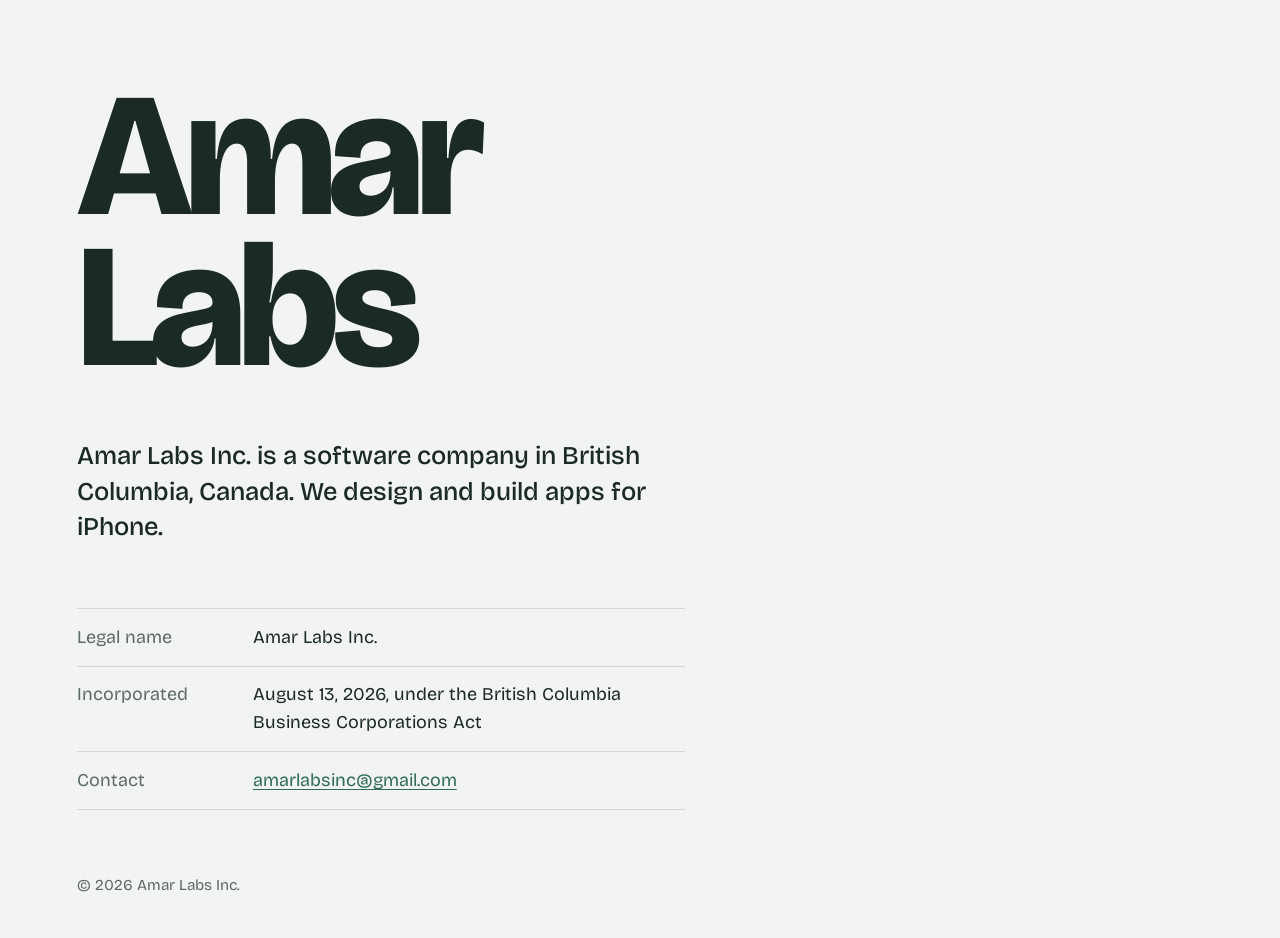
==== index.html @ d2dad5a6 "Amar Labs Inc. company site One page naming the company, its BC incorporation, and a contact email. " ====
<!doctype html>
<html lang="en">
<head>
<meta charset="utf-8">
<meta name="viewport" content="width=device-width, initial-scale=1">
<title>Amar Labs Inc.</title>
<meta name="description" content="Amar Labs Inc. is a software company in British Columbia, Canada that designs and builds apps for iPhone.">
<link rel="icon" href="data:image/svg+xml,%3Csvg xmlns='http://www.w3.org/2000/svg' viewBox='0 0 64 64'%3E%3Crect width='64' height='64' rx='14' fill='%231B2A24'/%3E%3Ctext x='32' y='45' font-family='Arial,Helvetica,sans-serif' font-size='38' font-weight='800' fill='%23F2F4F1' text-anchor='middle'%3EA%3C/text%3E%3C/svg%3E">
<link rel="preconnect" href="https://fonts.googleapis.com">
<link rel="preconnect" href="https://fonts.gstatic.com" crossorigin>
<link href="https://fonts.googleapis.com/css2?family=Bricolage+Grotesque:opsz,wght@12..96,400;12..96,500;12..96,800&display=swap" rel="stylesheet">
<script type="application/ld+json">
{"@context":"https://schema.org","@type":"Organization","name":"Amar Labs Inc.","legalName":"Amar Labs Inc.","url":"https://amarlabsinc.github.io/","foundingDate":"2026-08-13","address":{"@type":"PostalAddress","addressRegion":"BC","addressCountry":"CA"},"email":"amarlabsinc@gmail.com"}
</script>
<style>
  :root {
    --ground: #F2F4F1;
    --ink: #1B2A24;
    --muted: #5E6B64;
    --rule: #D3DAD5;
    --accent: #2F6B55;
    --measure: 38rem;
  }
  @media (prefers-color-scheme: dark) {
    :root {
      --ground: #111916;
      --ink: #E6ECE8;
      --muted: #9AA8A1;
      --rule: #2A3530;
      --accent: #86C9AB;
    }
  }
  *, *::before, *::after { box-sizing: border-box; }
  html { -webkit-text-size-adjust: 100%; }
  body {
    margin: 0;
    background: var(--ground);
    color: var(--ink);
    font-family: "Bricolage Grotesque", ui-sans-serif, system-ui, -apple-system, "Segoe UI", Roboto, Helvetica, Arial, sans-serif;
    font-optical-sizing: auto;
    font-size: 1.125rem;
    line-height: 1.55;
    padding-inline: clamp(1.25rem, 6vw, 5rem);
    padding-block: clamp(2.5rem, 9vh, 6rem) 2.5rem;
    min-height: 100vh;
    display: flex;
    flex-direction: column;
  }
  main { flex: 1; }
  .wordmark {
    margin: 0;
    font-weight: 800;
    font-size: clamp(3.75rem, 17vw, 11rem);
    line-height: 0.86;
    letter-spacing: -0.045em;
    font-variation-settings: "opsz" 96;
  }
  .wordmark span { display: block; }
  .statement {
    max-width: var(--measure);
    margin: clamp(2rem, 6vh, 3.5rem) 0 0;
    font-size: clamp(1.25rem, 2.6vw, 1.6rem);
    line-height: 1.4;
    font-weight: 500;
  }
  .facts {
    max-width: var(--measure);
    margin: clamp(2.5rem, 7vh, 4rem) 0 0;
    padding: 0;
    border-top: 1px solid var(--rule);
  }
  .facts div {
    display: grid;
    grid-template-columns: 9.5rem 1fr;
    gap: 0.25rem 1.5rem;
    padding-block: 0.9rem;
    border-bottom: 1px solid var(--rule);
  }
  .facts dt { color: var(--muted); }
  .facts dd { margin: 0; }
  a {
    color: var(--accent);
    text-decoration-thickness: 1px;
    text-underline-offset: 0.18em;
  }
  a:hover { text-decoration-thickness: 2px; }
  a:focus-visible {
    outline: 2px solid var(--accent);
    outline-offset: 3px;
    border-radius: 2px;
  }
  footer {
    margin-top: 4rem;
    color: var(--muted);
    font-size: 0.95rem;
  }
  @media (max-width: 30rem) {
    .facts div { grid-template-columns: 1fr; }
  }
</style>
</head>
<body>
<main>
  <h1 class="wordmark"><span>Amar</span><span>Labs</span></h1>

  <p class="statement">Amar Labs Inc. is a software company in British Columbia, Canada. We design and build apps for iPhone.</p>

  <dl class="facts">
    <div><dt>Legal name</dt><dd>Amar Labs Inc.</dd></div>
    <div><dt>Incorporated</dt><dd>August 13, 2026, under the British Columbia Business Corporations Act</dd></div>
    <div><dt>Contact</dt><dd><a href="mailto:amarlabsinc@gmail.com">amarlabsinc@gmail.com</a></dd></div>
  </dl>
</main>
<footer>© 2026 Amar Labs Inc.</footer>
</body>
</html>
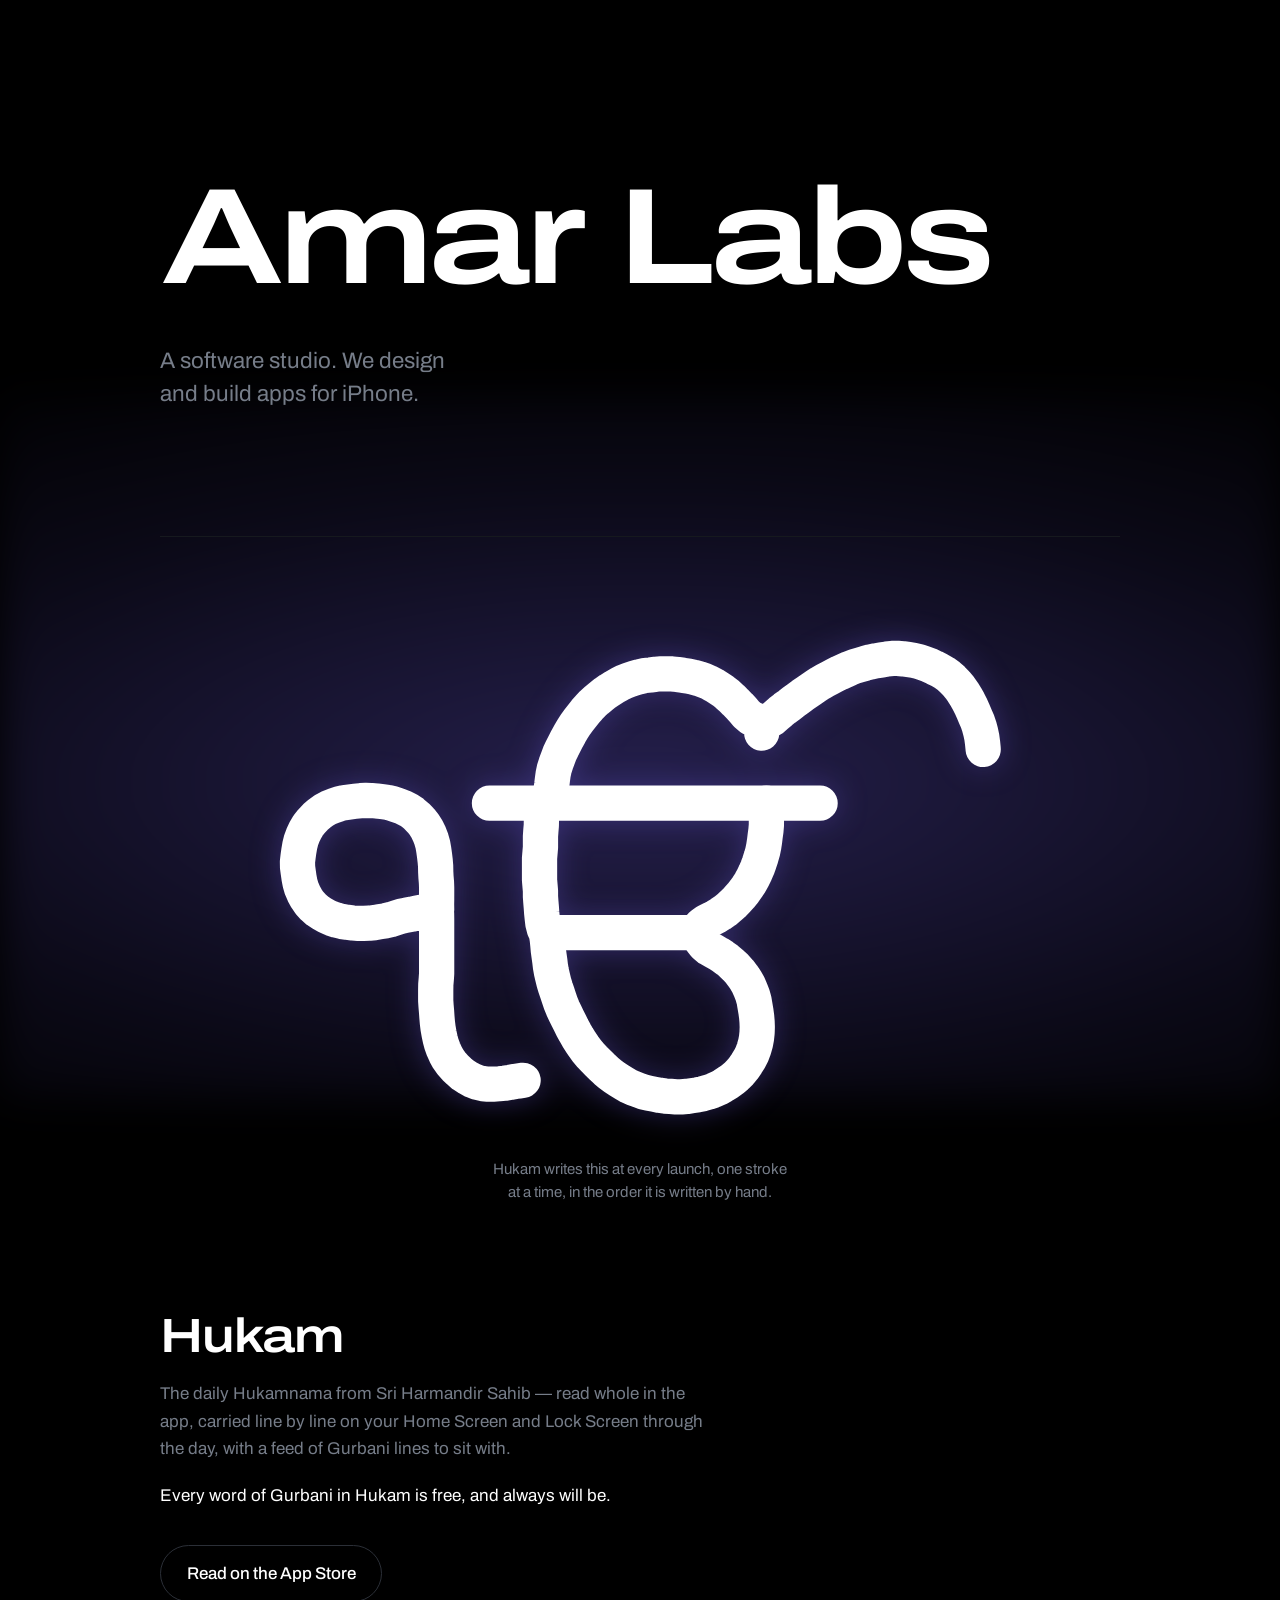
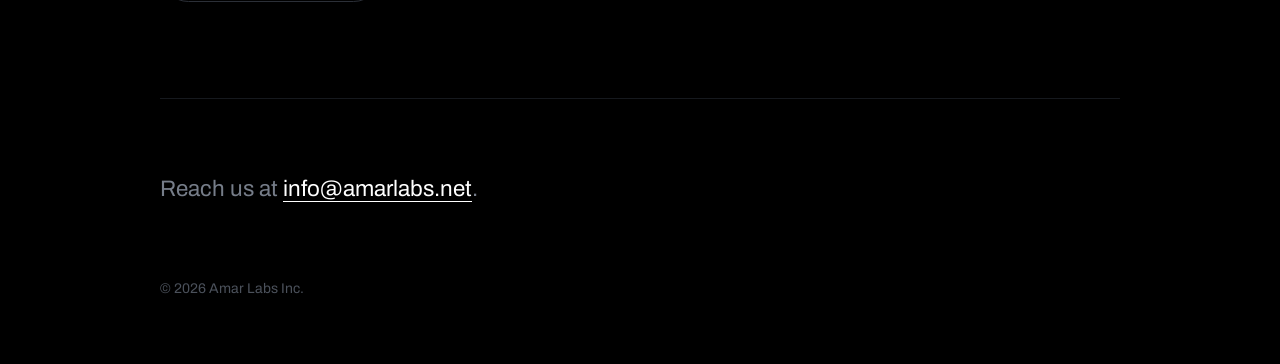
==== commit df0678be: "Write the ੴ on the company site, in his stroke order The page was a stark type-only card with the le" ====
--- a/index.html
+++ b/index.html
@@ -3,114 +3,240 @@
 <head>
 <meta charset="utf-8">
 <meta name="viewport" content="width=device-width, initial-scale=1">
-<title>Amar Labs Inc.</title>
-<meta name="description" content="Amar Labs Inc. is a software company in British Columbia, Canada that designs and builds apps for iPhone.">
-<link rel="icon" href="data:image/svg+xml,%3Csvg xmlns='http://www.w3.org/2000/svg' viewBox='0 0 64 64'%3E%3Crect width='64' height='64' rx='14' fill='%231B2A24'/%3E%3Ctext x='32' y='45' font-family='Arial,Helvetica,sans-serif' font-size='38' font-weight='800' fill='%23F2F4F1' text-anchor='middle'%3EA%3C/text%3E%3C/svg%3E">
+<title>Amar Labs</title>
+<meta name="description" content="Amar Labs Inc. is a software studio. We design and build apps for iPhone.">
+<meta name="theme-color" content="#000000">
+<meta property="og:title" content="Amar Labs">
+<meta property="og:description" content="A software studio. We design and build apps for iPhone.">
+<meta property="og:url" content="https://amarlabs.net/">
+<meta property="og:type" content="website">
+<link rel="canonical" href="https://amarlabs.net/">
+<link rel="icon" href="data:image/svg+xml,%3Csvg xmlns='http://www.w3.org/2000/svg' viewBox='0 0 64 64'%3E%3Crect width='64' height='64' fill='%23000'/%3E%3Ctext x='32' y='46' font-family='Helvetica,Arial,sans-serif' font-size='42' font-weight='700' fill='%23fff' text-anchor='middle'%3EA%3C/text%3E%3C/svg%3E">
 <link rel="preconnect" href="https://fonts.googleapis.com">
 <link rel="preconnect" href="https://fonts.gstatic.com" crossorigin>
-<link href="https://fonts.googleapis.com/css2?family=Bricolage+Grotesque:opsz,wght@12..96,400;12..96,500;12..96,800&display=swap" rel="stylesheet">
+<link href="https://fonts.googleapis.com/css2?family=Archivo:wdth,wght@62..125,100..900&display=swap" rel="stylesheet">
 <script type="application/ld+json">
-{"@context":"https://schema.org","@type":"Organization","name":"Amar Labs Inc.","legalName":"Amar Labs Inc.","url":"https://amarlabsinc.github.io/","foundingDate":"2026-08-13","address":{"@type":"PostalAddress","addressRegion":"BC","addressCountry":"CA"},"email":"amarlabsinc@gmail.com"}
+{"@context":"https://schema.org","@type":"Organization","name":"Amar Labs","legalName":"Amar Labs Inc.","url":"https://amarlabs.net/","email":"info@amarlabs.net","description":"A software studio. We design and build apps for iPhone."}
 </script>
 <style>
   :root {
-    --ground: #F2F4F1;
-    --ink: #1B2A24;
-    --muted: #5E6B64;
-    --rule: #D3DAD5;
-    --accent: #2F6B55;
-    --measure: 38rem;
-  }
-  @media (prefers-color-scheme: dark) {
-    :root {
-      --ground: #111916;
-      --ink: #E6ECE8;
-      --muted: #9AA8A1;
-      --rule: #2A3530;
-      --accent: #86C9AB;
-    }
+    --void: #000;
+    --ink: #fff;
+    --dim: #767D89;
+    --rule: #16191E;
+    --glow: #6C5CE0;
+    --measure: 34rem;
   }
   *, *::before, *::after { box-sizing: border-box; }
-  html { -webkit-text-size-adjust: 100%; }
+  html { -webkit-text-size-adjust: 100%; overflow-x: clip; }
   body {
     margin: 0;
-    background: var(--ground);
+    background: var(--void);
     color: var(--ink);
-    font-family: "Bricolage Grotesque", ui-sans-serif, system-ui, -apple-system, "Segoe UI", Roboto, Helvetica, Arial, sans-serif;
-    font-optical-sizing: auto;
-    font-size: 1.125rem;
-    line-height: 1.55;
-    padding-inline: clamp(1.25rem, 6vw, 5rem);
-    padding-block: clamp(2.5rem, 9vh, 6rem) 2.5rem;
-    min-height: 100vh;
-    display: flex;
-    flex-direction: column;
-  }
-  main { flex: 1; }
+    font-family: "Archivo", ui-sans-serif, system-ui, -apple-system, "Segoe UI", Roboto, Helvetica, Arial, sans-serif;
+    font-variation-settings: "wdth" 100, "wght" 400;
+    font-size: 1.0625rem;
+    line-height: 1.6;
+    overflow-x: clip;
+  }
+
+  /* Amrit vela: the hour before dawn, held low on the page. */
+  .field {
+    position: fixed;
+    left: 0;
+    right: 0;
+    bottom: -22vh;
+    height: 78vh;
+    background: radial-gradient(ellipse 150% 100% at 50% 55%, rgba(108,92,224,.34), rgba(108,92,224,.10) 42%, transparent 68%);
+    filter: blur(20px);
+    pointer-events: none;
+    z-index: 0;
+    animation: tide 64s ease-in-out infinite;
+  }
+  @keyframes tide {
+    0%, 100% { transform: scale(1); opacity: .85; }
+    50%      { transform: scale(1.12); opacity: 1; }
+  }
+
+  .wrap {
+    position: relative;
+    z-index: 1;
+    max-width: 68rem;
+    margin-inline: auto;
+    padding-inline: clamp(1.25rem, 5vw, 4.5rem);
+  }
+
+  /* ---- hero ---- */
+  .hero { padding-block: clamp(5rem, 22vh, 11rem) clamp(4rem, 14vh, 8rem); }
   .wordmark {
     margin: 0;
-    font-weight: 800;
-    font-size: clamp(3.75rem, 17vw, 11rem);
-    line-height: 0.86;
-    letter-spacing: -0.045em;
-    font-variation-settings: "opsz" 96;
-  }
-  .wordmark span { display: block; }
-  .statement {
+    font-size: clamp(3rem, 11.5vw, 8.5rem);
+    font-variation-settings: "wdth" 125, "wght" 650;
+    letter-spacing: -0.035em;
+    line-height: 0.92;
+    color: transparent;
+    background: linear-gradient(100deg, #fff 0 32%, #cfc7ff 42%, #fff 52% 100%) 0 0 / 300% 100% no-repeat;
+    -webkit-background-clip: text;
+    background-clip: text;
+    animation: sweep 1.9s cubic-bezier(.32,.72,.3,1) .25s 1 both;
+  }
+  @keyframes sweep {
+    from { background-position: 100% 0; }
+    to   { background-position: 0 0; }
+  }
+  .lede {
     max-width: var(--measure);
-    margin: clamp(2rem, 6vh, 3.5rem) 0 0;
-    font-size: clamp(1.25rem, 2.6vw, 1.6rem);
-    line-height: 1.4;
-    font-weight: 500;
-  }
-  .facts {
-    max-width: var(--measure);
-    margin: clamp(2.5rem, 7vh, 4rem) 0 0;
-    padding: 0;
-    border-top: 1px solid var(--rule);
-  }
-  .facts div {
-    display: grid;
-    grid-template-columns: 9.5rem 1fr;
-    gap: 0.25rem 1.5rem;
-    padding-block: 0.9rem;
-    border-bottom: 1px solid var(--rule);
-  }
-  .facts dt { color: var(--muted); }
-  .facts dd { margin: 0; }
-  a {
-    color: var(--accent);
-    text-decoration-thickness: 1px;
-    text-underline-offset: 0.18em;
-  }
-  a:hover { text-decoration-thickness: 2px; }
-  a:focus-visible {
-    outline: 2px solid var(--accent);
-    outline-offset: 3px;
-    border-radius: 2px;
-  }
-  footer {
-    margin-top: 4rem;
-    color: var(--muted);
-    font-size: 0.95rem;
-  }
-  @media (max-width: 30rem) {
-    .facts div { grid-template-columns: 1fr; }
+    margin: clamp(1.75rem, 5vh, 2.75rem) 0 0;
+    font-size: clamp(1.125rem, 2.1vw, 1.4rem);
+    line-height: 1.45;
+    color: var(--dim);
+    text-wrap: balance;
+  }
+
+  /* ---- the written mark ---- */
+  .work { border-top: 1px solid var(--rule); padding-block: clamp(3.5rem, 11vh, 6rem); }
+  .mark { margin: 0; }
+  .onkar {
+    display: block;
+    width: 100%;
+    max-width: 46rem;
+    margin-inline: auto;
+    height: auto;
+    overflow: visible;
+  }
+  .ink {
+    fill: none;
+    stroke: var(--ink);
+    stroke-width: 37.8;
+    stroke-linecap: round;
+    stroke-linejoin: round;
+    filter: drop-shadow(0 0 16px rgba(108,92,224,.32));
+  }
+  /* Unwritten by default; pathLength="1" makes the dash maths exact for every stroke. */
+  .ink path { stroke-dasharray: 1; stroke-dashoffset: 1; }
+
+  /* Written in Gurshan's stroke order; each duration is proportional to that stroke's true length. */
+  @keyframes draw { to { stroke-dashoffset: 0; } }
+  @keyframes charge {
+    from { filter: drop-shadow(0 0 28px rgba(108,92,224,.60)); }
+    to   { filter: drop-shadow(0 0 16px rgba(108,92,224,.32)); }
+  }
+  .is-writing .ink { animation: charge 3.95s ease-out both; }
+  .is-writing .s1 { animation: draw 0.90s linear 0s     both; }
+  .is-writing .s2 { animation: draw 0.45s linear 1.02s  both; }
+  .is-writing .s3 { animation: draw 0.41s linear 1.59s  both; }
+  .is-writing .s4 { animation: draw 1.64s linear 2.12s  both; }
+  .is-written .ink path { stroke-dashoffset: 0; }
+
+  .caption {
+    max-width: 30rem;
+    margin: clamp(1.5rem, 4vh, 2.25rem) auto 0;
+    text-align: center;
+    font-size: 0.9375rem;
+    line-height: 1.55;
+    color: var(--dim);
+    text-wrap: balance;
+  }
+
+  /* ---- hukam ---- */
+  .about { margin-top: clamp(4rem, 12vh, 7rem); }
+  .about h2 {
+    margin: 0;
+    font-size: clamp(1.9rem, 4.6vw, 3rem);
+    font-variation-settings: "wdth" 118, "wght" 600;
+    letter-spacing: -0.025em;
+    line-height: 1;
+  }
+  .about p { max-width: var(--measure); margin: 1.25rem 0 0; color: var(--dim); }
+  .about p.free { color: var(--ink); }
+  .store {
+    display: inline-block;
+    margin-top: 2.25rem;
+    padding: 0.85rem 1.6rem;
+    border: 1px solid #2B2F37;
+    border-radius: 999px;
+    color: var(--ink);
+    text-decoration: none;
+    font-variation-settings: "wdth" 100, "wght" 500;
+    transition: border-color .25s, background-color .25s, color .25s;
+  }
+  .store:hover { border-color: #fff; background: #fff; color: #000; }
+
+  /* ---- foot ---- */
+  .contact { border-top: 1px solid var(--rule); padding-block: clamp(3rem, 9vh, 4.5rem); }
+  .contact p { margin: 0; font-size: clamp(1.125rem, 2.1vw, 1.4rem); color: var(--dim); }
+  a { color: var(--ink); text-decoration-thickness: 1px; text-underline-offset: 0.22em; }
+  a:hover { text-decoration-color: var(--glow); }
+  a:focus-visible { outline: 2px solid var(--glow); outline-offset: 4px; border-radius: 3px; }
+  footer { padding-block: 0 clamp(2.5rem, 7vh, 4rem); color: #4B515B; font-size: 0.875rem; }
+
+  @media (prefers-reduced-motion: reduce) {
+    .field { animation: none; }
+    .wordmark { animation: none; background-position: 0 0; }
+    .ink path { stroke-dashoffset: 0; }
+    .is-writing .ink,
+    .is-writing .s1, .is-writing .s2, .is-writing .s3, .is-writing .s4 { animation: none; }
+    * { transition: none !important; }
   }
 </style>
 </head>
 <body>
-<main>
-  <h1 class="wordmark"><span>Amar</span><span>Labs</span></h1>
-
-  <p class="statement">Amar Labs Inc. is a software company in British Columbia, Canada. We design and build apps for iPhone.</p>
-
-  <dl class="facts">
-    <div><dt>Legal name</dt><dd>Amar Labs Inc.</dd></div>
-    <div><dt>Incorporated</dt><dd>August 13, 2026, under the British Columbia Business Corporations Act</dd></div>
-    <div><dt>Contact</dt><dd><a href="mailto:amarlabsinc@gmail.com">amarlabsinc@gmail.com</a></dd></div>
-  </dl>
-</main>
-<footer>© 2026 Amar Labs Inc.</footer>
+<div class="field" aria-hidden="true"></div>
+
+<div class="wrap">
+  <header class="hero">
+    <h1 class="wordmark">Amar Labs</h1>
+    <p class="lede">A software studio. We design and build apps for iPhone.</p>
+  </header>
+
+  <main>
+    <section class="work">
+      <figure class="mark">
+        <svg class="onkar" viewBox="117 239 789 524" xmlns="http://www.w3.org/2000/svg" role="img" aria-label="The Ik Onkar, drawn one stroke at a time.">
+          <g class="ink">
+            <path class="s1" pathLength="1" d="M293.5,535.6 L293.4,529.8 L293.5,524.0 L293.5,518.1 L293.5,512.3 L293.3,506.4 L292.8,500.6 L292.5,494.7 L292.4,488.9 L291.9,483.0 L291.2,477.2 L290.4,471.4 L289.4,465.7 L287.8,460.0 L285.7,454.6 L283.2,449.3 L280.0,444.3 L276.4,439.8 L272.3,435.6 L267.8,431.8 L262.9,428.6 L257.6,426.0 L252.2,423.9 L246.6,422.0 L240.9,420.6 L235.2,419.8 L229.3,419.1 L223.5,418.6 L217.7,418.5 L211.8,418.8 L206.0,419.4 L200.2,420.1 L194.4,420.9 L188.7,422.3 L183.2,424.2 L177.7,426.3 L172.6,429.2 L167.8,432.6 L163.4,436.4 L159.4,440.7 L155.8,445.3 L152.8,450.3 L150.3,455.6 L148.2,461.1 L146.8,466.8 L145.8,472.6 L145.0,478.3 L144.3,484.2 L144.4,490.0 L145.2,495.8 L146.0,501.6 L147.1,507.3 L148.8,513.0 L151.1,518.3 L153.9,523.5 L157.2,528.3 L161.1,532.6 L165.5,536.5 L170.3,539.8 L175.5,542.6 L180.8,545.0 L186.4,546.9 L192.0,548.3 L197.8,549.2 L203.6,549.9 L209.5,550.3 L215.3,550.3 L221.2,550.1 L227.0,549.5 L232.8,548.5 L238.6,547.5 L244.3,546.2 L249.9,544.5 L255.4,542.7 L261.2,541.4 L266.9,540.4 L272.7,539.2 L278.4,538.0 L284.1,536.6 L289.8,535.6 L293.4,539.6 L293.5,545.4 L293.5,551.3 L293.5,557.1 L293.5,563.0 L293.5,568.9 L293.5,574.7 L293.5,580.6 L293.5,586.4 L293.5,592.3 L293.5,598.2 L293.5,604.0 L293.1,609.9 L292.6,615.7 L292.5,621.5 L292.5,627.4 L292.5,633.3 L292.9,639.1 L293.4,644.9 L293.8,650.8 L294.3,656.6 L295.0,662.4 L296.0,668.2 L297.2,673.9 L298.7,679.6 L300.7,685.1 L303.1,690.5 L305.9,695.6 L309.3,700.4 L313.1,704.7 L317.4,708.8 L321.8,712.6 L326.7,715.8 L331.9,718.6 L337.3,720.8 L343.0,722.1 L348.8,722.7 L354.7,722.5 L360.5,722.2 L366.3,721.7 L372.1,720.8 L377.9,719.7 L381.3,719.2 L386.2,718.5"/>
+            <path class="s2" pathLength="1" d="M350.1,421.4 L367.7,421.4 L373.5,421.4 L379.4,421.4 L385.3,421.4 L391.1,421.4 L397.0,421.4 L402.8,422.0 L408.5,421.3 L414.2,419.7 L419.9,420.7 L425.7,421.4 L431.5,421.4 L437.4,421.4 L443.2,421.4 L449.1,421.4 L455.0,421.4 L460.8,421.4 L466.7,421.4 L472.5,421.4 L478.4,421.4 L484.3,421.4 L490.1,421.4 L496.0,421.4 L501.8,421.4 L507.7,421.4 L513.6,421.4 L519.4,421.4 L525.3,421.4 L531.1,421.4 L537.0,421.4 L542.9,421.4 L548.7,421.4 L554.6,421.4 L560.4,421.4 L566.3,421.4 L572.2,421.4 L578.0,421.4 L583.9,421.4 L589.7,421.4 L595.6,421.4 L601.5,421.4 L607.3,421.4 L613.2,421.4 L619.0,421.4 L624.9,421.4 L630.7,421.4 L636.6,421.4 L642.5,421.4 L648.3,421.4 L654.2,421.4 L660.0,421.4 L665.9,421.4 L671.8,421.4 L677.6,421.4 L680.2,421.4 L704.6,421.4"/>
+            <path class="s3" pathLength="1" d="M647.0,421.4 L647.0,427.2 L647.0,433.1 L647.0,439.0 L647.0,444.8 L646.5,450.7 L645.7,456.5 L645.0,462.3 L644.1,468.1 L642.9,473.8 L641.3,479.4 L639.5,485.0 L637.5,490.5 L635.2,495.9 L632.7,501.2 L629.9,506.3 L626.7,511.2 L623.3,516.0 L619.6,520.6 L615.7,524.9 L611.6,529.1 L607.3,533.0 L602.7,536.8 L597.9,540.1 L592.9,543.2 L587.8,545.9 L582.5,548.4 L577.7,551.8 L573.8,556.1 L571.7,561.5 L566.1,560.1 L560.2,560.1 L554.4,560.1 L548.5,560.1 L542.6,560.1 L536.8,560.1 L530.9,560.1 L525.1,560.1 L519.2,560.1 L513.3,560.1 L507.5,560.1 L501.6,560.1 L495.8,560.1 L489.9,560.1 L484.1,560.1 L478.2,560.1 L472.3,560.1 L466.5,560.1 L460.6,560.1 L454.8,560.1 L448.9,560.1 L443.0,560.1 L437.2,560.1 L431.3,560.1 L425.5,560.1 L419.6,560.1 L413.7,560.1 L412.6,560.1"/>
+            <path class="s4" pathLength="1" d="M573.7,564.0 L577.2,568.7 L580.8,573.3 L585.2,577.1 L590.3,579.9 L595.4,582.8 L600.4,586.0 L605.1,589.4 L609.6,593.2 L613.8,597.2 L617.8,601.6 L621.4,606.2 L624.7,611.0 L627.6,616.1 L630.0,621.5 L632.1,626.9 L633.7,632.5 L634.7,638.3 L635.7,644.1 L636.5,649.9 L637.0,655.7 L637.2,661.6 L637.0,667.4 L636.4,673.2 L635.3,679.0 L633.7,684.6 L631.7,690.1 L629.1,695.3 L626.0,700.3 L622.7,705.2 L619.0,709.7 L614.9,713.9 L610.4,717.7 L605.6,721.0 L600.7,724.2 L595.6,727.0 L590.2,729.4 L584.7,731.2 L579.0,732.9 L573.3,734.1 L567.5,735.0 L561.7,735.8 L555.9,736.3 L550.0,736.3 L544.2,735.8 L538.4,735.4 L532.6,734.6 L526.8,733.5 L521.1,732.3 L515.4,731.0 L509.8,729.1 L504.4,727.0 L499.0,724.5 L494.0,721.6 L489.0,718.6 L484.1,715.3 L479.4,711.8 L474.9,708.1 L470.6,704.0 L466.5,699.9 L462.4,695.8 L458.3,691.5 L454.5,687.0 L451.1,682.3 L447.8,677.5 L444.7,672.5 L441.8,667.4 L439.0,662.2 L436.4,657.0 L433.8,651.8 L431.2,646.5 L428.7,641.2 L426.5,635.8 L424.6,630.2 L422.8,624.7 L420.9,619.1 L419.2,613.5 L417.8,607.8 L416.5,602.1 L415.5,596.4 L414.8,590.6 L414.0,584.8 L413.2,578.9 L412.7,573.1 L412.1,567.3 L411.2,561.5 L408.9,556.2 L407.4,550.5 L406.7,544.7 L406.1,538.9 L405.7,533.0 L405.2,527.2 L404.8,521.4 L404.8,515.5 L404.3,509.7 L403.8,503.8 L403.8,498.0 L403.8,492.1 L403.8,486.3 L403.8,480.4 L404.3,474.6 L404.8,468.7 L404.8,462.9 L404.8,457.0 L405.2,451.2 L405.7,445.3 L405.8,439.5 L405.8,433.6 L406.2,427.8 L407.9,422.4 L412.4,418.6 L415.1,413.5 L416.0,407.7 L416.9,401.9 L417.6,396.1 L418.4,390.3 L419.6,384.6 L421.4,379.0 L423.4,373.5 L425.5,368.0 L428.0,362.7 L430.6,357.5 L433.3,352.3 L436.1,347.2 L439.1,342.1 L442.2,337.2 L445.7,332.4 L449.3,327.8 L452.9,323.2 L456.8,318.8 L460.8,314.6 L465.2,310.6 L469.7,306.9 L474.3,303.3 L479.1,300.0 L484.1,296.9 L489.2,294.0 L494.4,291.4 L499.9,289.2 L505.5,287.5 L511.1,285.8 L516.8,284.6 L522.6,284.0 L528.4,283.2 L534.3,282.7 L540.1,282.7 L546.0,282.9 L551.8,283.5 L557.6,284.3 L563.4,285.3 L569.1,286.4 L574.8,288.0 L580.3,289.9 L585.7,292.2 L590.8,295.0 L595.8,298.0 L600.7,301.3 L605.3,305.0 L609.6,308.9 L613.8,313.0 L617.9,317.2 L621.8,321.5 L625.6,326.0 L630.0,329.8 L635.3,332.3 L640.4,335.2 L642.4,340.5 L642.0,346.3 L642.3,342.7 L641.6,337.0 L642.4,334.6 L648.1,334.0 L653.2,331.1 L657.7,327.3 L662.1,323.5 L666.7,319.8 L671.4,316.4 L676.1,312.8 L680.8,309.3 L685.5,305.8 L690.3,302.5 L695.2,299.2 L700.0,295.9 L704.9,292.7 L709.9,289.7 L715.1,287.0 L720.3,284.4 L725.6,281.7 L730.9,279.3 L736.2,276.9 L741.7,274.8 L747.3,273.2 L752.9,271.5 L758.6,270.0 L764.3,268.8 L770.1,267.9 L775.9,267.0 L781.7,266.3 L787.6,266.2 L793.4,266.7 L799.2,267.5 L805.0,268.4 L810.7,269.7 L816.2,271.6 L821.7,273.6 L827.0,276.1 L832.2,278.7 L837.3,281.6 L842.1,285.0 L846.5,288.9 L850.5,293.1 L854.3,297.6 L857.7,302.4 L860.8,307.4 L863.7,312.5 L866.3,317.7 L868.7,323.1 L871.0,328.4 L873.3,333.8 L875.2,339.4 L876.7,345.0 L877.9,350.7 L878.7,356.5 L879.3,362.4 L879.4,363.8 L879.4,363.8"/>
+          </g>
+        </svg>
+        <figcaption class="caption">Hukam writes this at every launch, one stroke at a time, in the order it is written by hand.</figcaption>
+      </figure>
+
+      <div class="about">
+        <h2>Hukam</h2>
+        <p>The daily Hukamnama from Sri Harmandir Sahib &mdash; read whole in the app, carried line by line on your Home Screen and Lock Screen through the day, with a feed of Gurbani lines to sit with.</p>
+        <p class="free">Every word of Gurbani in Hukam is free, and always will be.</p>
+        <a class="store" href="https://apps.apple.com/app/id6797734573">Read on the App Store</a>
+      </div>
+    </section>
+
+    <section class="contact">
+      <p>Reach us at <a href="mailto:info@amarlabs.net">info@amarlabs.net</a>.</p>
+    </section>
+  </main>
+
+  <footer>&copy; 2026 Amar Labs Inc.</footer>
+</div>
+
+<script>
+(function () {
+  var fig = document.querySelector('.mark');
+  var svg = document.querySelector('.onkar');
+  if (!fig || !svg) return;
+
+  // Reduced motion, or no observer: show the finished mark rather than a blank space.
+  if (window.matchMedia('(prefers-reduced-motion: reduce)').matches) { fig.classList.add('is-written'); return; }
+  if (!('IntersectionObserver' in window)) { fig.classList.add('is-writing'); return; }
+
+  var io = new IntersectionObserver(function (entries) {
+    for (var i = 0; i < entries.length; i++) {
+      if (entries[i].isIntersecting) { fig.classList.add('is-writing'); io.disconnect(); return; }
+    }
+  }, { threshold: 0.3 });
+  io.observe(svg);
+})();
+</script>
+<noscript><style>.ink path { stroke-dashoffset: 0; }</style></noscript>
 </body>
 </html>
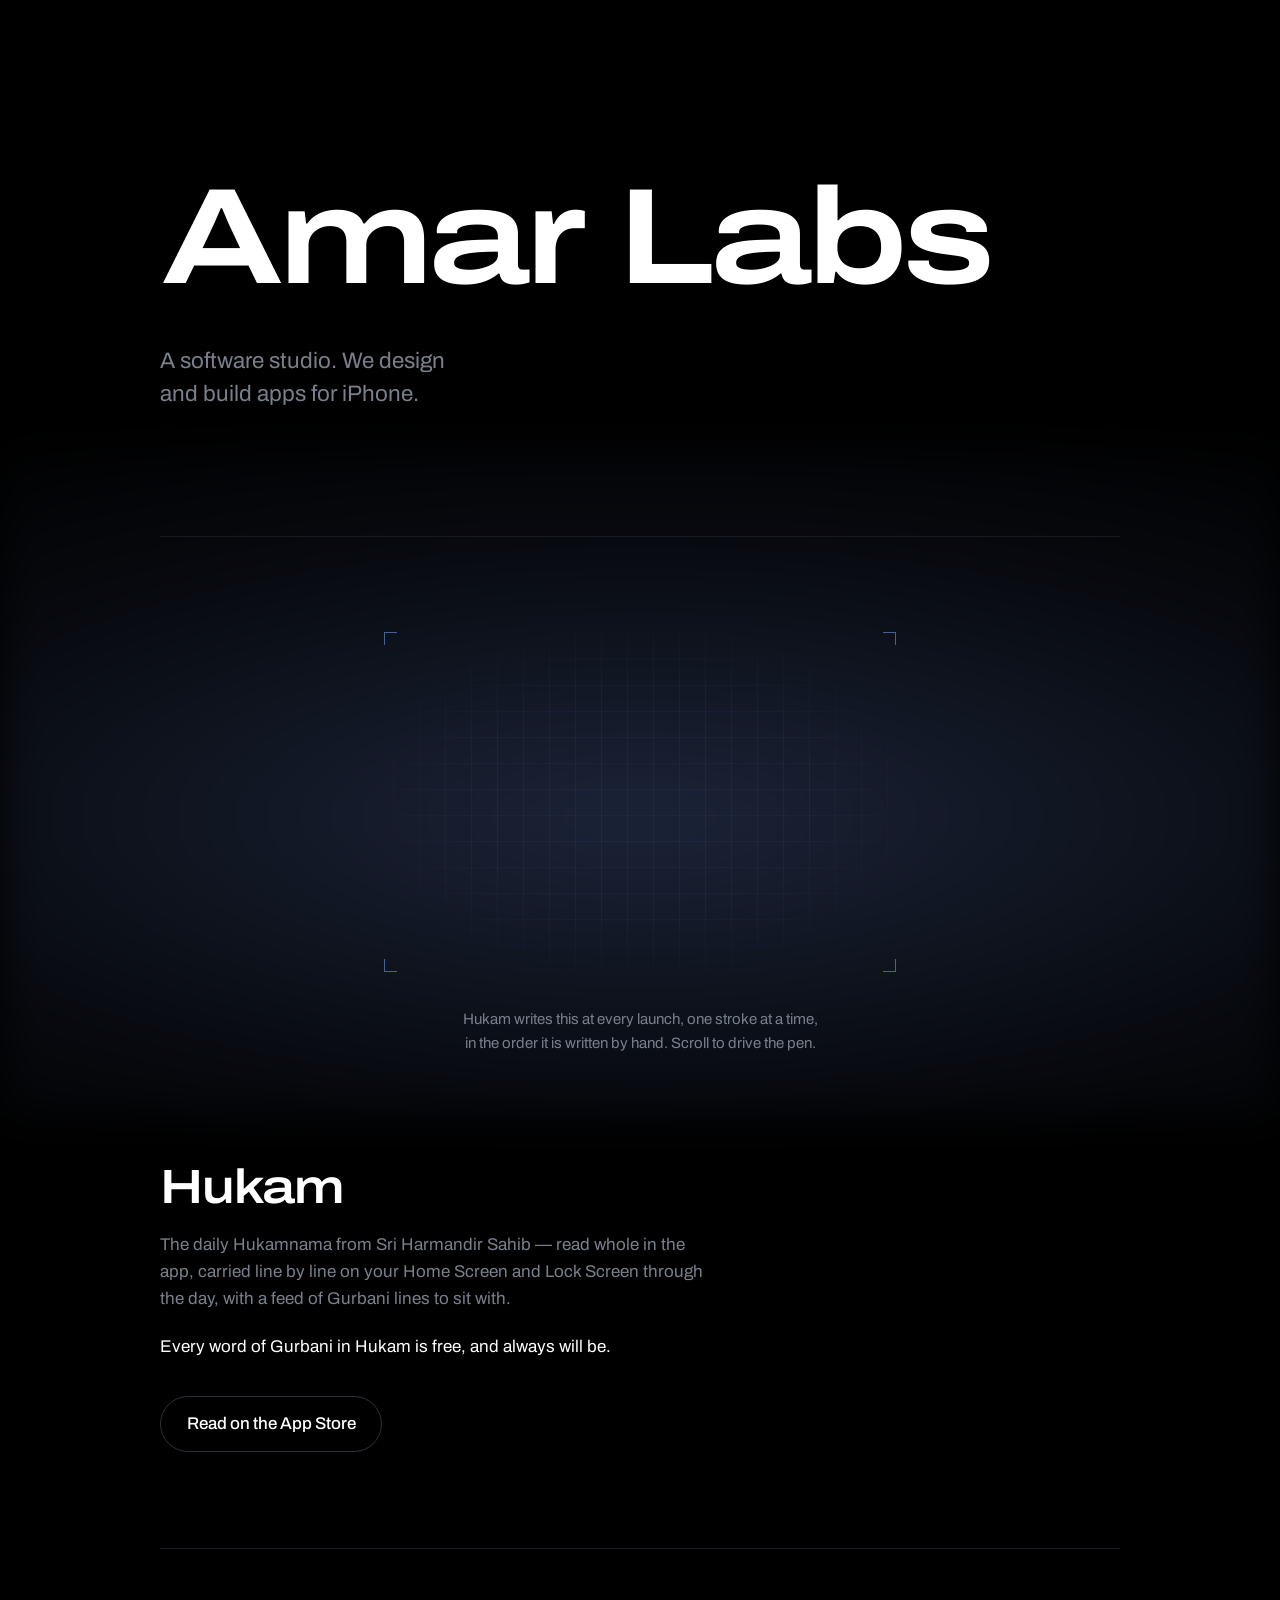
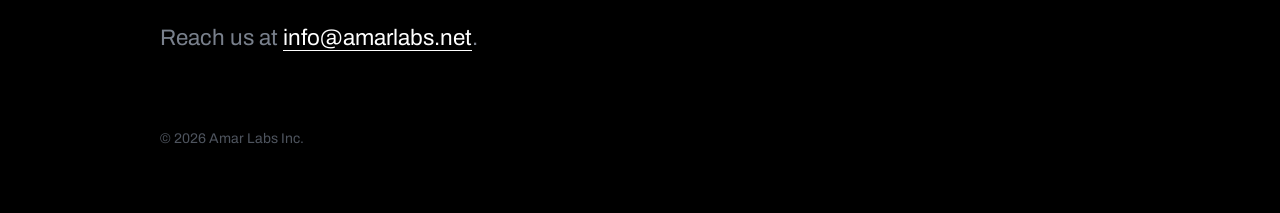
==== commit 8db92c70: "Let the scroll drive the pen, and make the mark an instrument Gurshan asked for the ੴ smaller, clean" ====
--- a/index.html
+++ b/index.html
@@ -22,9 +22,9 @@
   :root {
     --void: #000;
     --ink: #fff;
-    --dim: #767D89;
-    --rule: #16191E;
-    --glow: #6C5CE0;
+    --dim: #79808C;
+    --rule: #171A20;
+    --glow: #7AA2FF;
     --measure: 34rem;
   }
   *, *::before, *::after { box-sizing: border-box; }
@@ -40,22 +40,16 @@
     overflow-x: clip;
   }
 
-  /* Amrit vela: the hour before dawn, held low on the page. */
+  /* A cold horizon, low and quiet. */
   .field {
     position: fixed;
-    left: 0;
-    right: 0;
-    bottom: -22vh;
-    height: 78vh;
-    background: radial-gradient(ellipse 150% 100% at 50% 55%, rgba(108,92,224,.34), rgba(108,92,224,.10) 42%, transparent 68%);
-    filter: blur(20px);
+    left: 0; right: 0;
+    bottom: -24vh;
+    height: 74vh;
+    background: radial-gradient(ellipse 150% 100% at 50% 55%, rgba(122,162,255,.22), rgba(122,162,255,.06) 42%, transparent 68%);
+    filter: blur(22px);
     pointer-events: none;
     z-index: 0;
-    animation: tide 64s ease-in-out infinite;
-  }
-  @keyframes tide {
-    0%, 100% { transform: scale(1); opacity: .85; }
-    50%      { transform: scale(1.12); opacity: 1; }
   }
 
   .wrap {
@@ -75,15 +69,12 @@
     letter-spacing: -0.035em;
     line-height: 0.92;
     color: transparent;
-    background: linear-gradient(100deg, #fff 0 32%, #cfc7ff 42%, #fff 52% 100%) 0 0 / 300% 100% no-repeat;
+    background: linear-gradient(100deg, #fff 0 32%, #c9dcff 42%, #fff 52% 100%) 0 0 / 300% 100% no-repeat;
     -webkit-background-clip: text;
     background-clip: text;
     animation: sweep 1.9s cubic-bezier(.32,.72,.3,1) .25s 1 both;
   }
-  @keyframes sweep {
-    from { background-position: 100% 0; }
-    to   { background-position: 0 0; }
-  }
+  @keyframes sweep { from { background-position: 100% 0; } to { background-position: 0 0; } }
   .lede {
     max-width: var(--measure);
     margin: clamp(1.75rem, 5vh, 2.75rem) 0 0;
@@ -93,13 +84,75 @@
     text-wrap: balance;
   }
 
-  /* ---- the written mark ---- */
-  .work { border-top: 1px solid var(--rule); padding-block: clamp(3.5rem, 11vh, 6rem); }
+  /* ---- section rules draw themselves ---- */
+  .work, .contact { position: relative; }
+  .work::before, .contact::before {
+    content: "";
+    position: absolute; inset: 0 0 auto 0;
+    height: 1px;
+    background: var(--rule);
+    transform: scaleX(1);
+    transform-origin: left;
+  }
+  @keyframes rule { from { transform: scaleX(0); } to { transform: scaleX(1); } }
+
+  .work { padding-block: clamp(3.5rem, 11vh, 6rem); }
+
+  /* ---- the instrument plate ---- */
   .mark { margin: 0; }
+  .plate {
+    position: relative;
+    max-width: 32rem;
+    margin-inline: auto;
+    padding: clamp(1.75rem, 5vw, 3rem);
+  }
+  /* The plotter bed. It carries the mask so the corner brackets stay crisp. */
+  .plate::before {
+    content: "";
+    position: absolute;
+    inset: 0;
+    background-image:
+      linear-gradient(to right, rgba(122,162,255,.06) 1px, transparent 1px),
+      linear-gradient(to bottom, rgba(122,162,255,.06) 1px, transparent 1px);
+    background-size: 26px 26px;
+    background-position: center;
+    -webkit-mask-image: radial-gradient(ellipse at center, #000 48%, transparent 82%);
+    mask-image: radial-gradient(ellipse at center, #000 48%, transparent 82%);
+    pointer-events: none;
+  }
+  .corner {
+    position: absolute;
+    width: 13px; height: 13px;
+    border: 1px solid rgba(122,162,255,.55);
+    opacity: 1;
+  }
+  .tl { top: 0; left: 0; border-right: 0; border-bottom: 0; }
+  .tr { top: 0; right: 0; border-left: 0; border-bottom: 0; }
+  .bl { bottom: 0; left: 0; border-right: 0; border-top: 0; }
+  .br { bottom: 0; right: 0; border-left: 0; border-top: 0; }
+  @keyframes bracket { from { opacity: 0; transform: scale(.55); } to { opacity: 1; transform: scale(1); } }
+
+  /* one thin pass of the head, tied to the draw */
+  .scan {
+    position: absolute;
+    left: 6%; right: 6%;
+    top: 0;
+    height: 1px;
+    background: linear-gradient(90deg, transparent, rgba(122,162,255,.85), transparent);
+    opacity: 0;
+    pointer-events: none;
+  }
+  @keyframes sweepline {
+    0%   { opacity: 0; top: 8%; }
+    12%  { opacity: .9; }
+    88%  { opacity: .9; }
+    100% { opacity: 0; top: 92%; }
+  }
+
   .onkar {
     display: block;
     width: 100%;
-    max-width: 46rem;
+    max-width: 23rem;
     margin-inline: auto;
     height: auto;
     overflow: visible;
@@ -110,27 +163,50 @@
     stroke-width: 37.8;
     stroke-linecap: round;
     stroke-linejoin: round;
-    filter: drop-shadow(0 0 16px rgba(108,92,224,.32));
-  }
-  /* Unwritten by default; pathLength="1" makes the dash maths exact for every stroke. */
+    filter: drop-shadow(0 0 5px rgba(140,180,255,.55));
+  }
+  /* pathLength="1" makes the dash maths exact for every stroke */
   .ink path { stroke-dasharray: 1; stroke-dashoffset: 1; }
-
-  /* Written in Gurshan's stroke order; each duration is proportional to that stroke's true length. */
   @keyframes draw { to { stroke-dashoffset: 0; } }
-  @keyframes charge {
-    from { filter: drop-shadow(0 0 28px rgba(108,92,224,.60)); }
-    to   { filter: drop-shadow(0 0 16px rgba(108,92,224,.32)); }
-  }
-  .is-writing .ink { animation: charge 3.95s ease-out both; }
-  .is-writing .s1 { animation: draw 0.90s linear 0s     both; }
-  .is-writing .s2 { animation: draw 0.45s linear 1.02s  both; }
-  .is-writing .s3 { animation: draw 0.41s linear 1.59s  both; }
-  .is-writing .s4 { animation: draw 1.64s linear 2.12s  both; }
+
+  /* Fallback: a timed one-shot when the mark scrolls into view. */
+  .is-writing .s1 { animation: draw 0.90s linear 0s    both; }
+  .is-writing .s2 { animation: draw 0.45s linear 1.02s both; }
+  .is-writing .s3 { animation: draw 0.41s linear 1.59s both; }
+  .is-writing .s4 { animation: draw 1.64s linear 2.12s both; }
+  .is-writing .scan { animation: sweepline 3.8s linear both; }
+  .is-writing .corner { animation: bracket .5s cubic-bezier(.2,.8,.3,1) both; }
   .is-written .ink path { stroke-dashoffset: 0; }
+  .is-locked .ink path { animation: none !important; stroke-dashoffset: 0 !important; }
+  .is-locked .scan { animation: none !important; opacity: 0 !important; }
+  .is-locked .corner { animation: none !important; opacity: 1 !important; transform: none !important; }
+
+  /* Preferred: the pen is driven by the scroll itself. Strokes run in his
+     order, each range proportional to that stroke's true length. */
+  @supports (animation-timeline: view()) {
+    .plate .s1, .plate .s2, .plate .s3, .plate .s4,
+    .plate .scan, .plate .corner,
+    .work::before, .contact::before {
+      animation-timeline: view();
+      animation-timing-function: linear;
+      animation-fill-mode: both;
+    }
+    /* Ranges sit inside the ENTRY phase, so the mark is guaranteed finished the
+       moment it is fully on screen — it can never rest half-drawn. Each span is
+       proportional to that stroke's true length. */
+    .plate .s1 { animation-name: draw; animation-range: entry 10% entry 31%; }
+    .plate .s2 { animation-name: draw; animation-range: entry 33% entry 43%; }
+    .plate .s3 { animation-name: draw; animation-range: entry 45% entry 55%; }
+    .plate .s4 { animation-name: draw; animation-range: entry 57% entry 95%; }
+    .plate .scan { animation-name: sweepline; animation-range: entry 8% entry 97%; }
+    .plate .corner { animation-name: bracket; animation-range: entry 0% entry 14%; }
+    /* .work is taller than the viewport, so entry never completes there — use cover. */
+    .work::before, .contact::before { animation-name: rule; animation-range: cover 0% cover 12%; }
+  }
 
   .caption {
-    max-width: 30rem;
-    margin: clamp(1.5rem, 4vh, 2.25rem) auto 0;
+    max-width: 28rem;
+    margin: clamp(1.75rem, 4vh, 2.5rem) auto 0;
     text-align: center;
     font-size: 0.9375rem;
     line-height: 1.55;
@@ -153,7 +229,7 @@
     display: inline-block;
     margin-top: 2.25rem;
     padding: 0.85rem 1.6rem;
-    border: 1px solid #2B2F37;
+    border: 1px solid #2B313B;
     border-radius: 999px;
     color: var(--ink);
     text-decoration: none;
@@ -163,19 +239,22 @@
   .store:hover { border-color: #fff; background: #fff; color: #000; }
 
   /* ---- foot ---- */
-  .contact { border-top: 1px solid var(--rule); padding-block: clamp(3rem, 9vh, 4.5rem); }
+  .contact { padding-block: clamp(3rem, 9vh, 4.5rem); }
   .contact p { margin: 0; font-size: clamp(1.125rem, 2.1vw, 1.4rem); color: var(--dim); }
   a { color: var(--ink); text-decoration-thickness: 1px; text-underline-offset: 0.22em; }
   a:hover { text-decoration-color: var(--glow); }
   a:focus-visible { outline: 2px solid var(--glow); outline-offset: 4px; border-radius: 3px; }
-  footer { padding-block: 0 clamp(2.5rem, 7vh, 4rem); color: #4B515B; font-size: 0.875rem; }
+  footer { padding-block: 0 clamp(2.5rem, 7vh, 4rem); color: #4E545E; font-size: 0.875rem; }
 
   @media (prefers-reduced-motion: reduce) {
-    .field { animation: none; }
     .wordmark { animation: none; background-position: 0 0; }
     .ink path { stroke-dashoffset: 0; }
-    .is-writing .ink,
-    .is-writing .s1, .is-writing .s2, .is-writing .s3, .is-writing .s4 { animation: none; }
+    .scan { display: none; }
+    .work::before, .contact::before { transform: scaleX(1); }
+    .plate .s1, .plate .s2, .plate .s3, .plate .s4,
+    .plate .scan, .plate .corner, .work::before, .contact::before,
+    .is-writing .s1, .is-writing .s2, .is-writing .s3, .is-writing .s4,
+    .is-writing .scan, .is-writing .corner { animation: none; }
     * { transition: none !important; }
   }
 </style>
@@ -192,15 +271,20 @@
   <main>
     <section class="work">
       <figure class="mark">
-        <svg class="onkar" viewBox="117 239 789 524" xmlns="http://www.w3.org/2000/svg" role="img" aria-label="The Ik Onkar, drawn one stroke at a time.">
-          <g class="ink">
-            <path class="s1" pathLength="1" d="M293.5,535.6 L293.4,529.8 L293.5,524.0 L293.5,518.1 L293.5,512.3 L293.3,506.4 L292.8,500.6 L292.5,494.7 L292.4,488.9 L291.9,483.0 L291.2,477.2 L290.4,471.4 L289.4,465.7 L287.8,460.0 L285.7,454.6 L283.2,449.3 L280.0,444.3 L276.4,439.8 L272.3,435.6 L267.8,431.8 L262.9,428.6 L257.6,426.0 L252.2,423.9 L246.6,422.0 L240.9,420.6 L235.2,419.8 L229.3,419.1 L223.5,418.6 L217.7,418.5 L211.8,418.8 L206.0,419.4 L200.2,420.1 L194.4,420.9 L188.7,422.3 L183.2,424.2 L177.7,426.3 L172.6,429.2 L167.8,432.6 L163.4,436.4 L159.4,440.7 L155.8,445.3 L152.8,450.3 L150.3,455.6 L148.2,461.1 L146.8,466.8 L145.8,472.6 L145.0,478.3 L144.3,484.2 L144.4,490.0 L145.2,495.8 L146.0,501.6 L147.1,507.3 L148.8,513.0 L151.1,518.3 L153.9,523.5 L157.2,528.3 L161.1,532.6 L165.5,536.5 L170.3,539.8 L175.5,542.6 L180.8,545.0 L186.4,546.9 L192.0,548.3 L197.8,549.2 L203.6,549.9 L209.5,550.3 L215.3,550.3 L221.2,550.1 L227.0,549.5 L232.8,548.5 L238.6,547.5 L244.3,546.2 L249.9,544.5 L255.4,542.7 L261.2,541.4 L266.9,540.4 L272.7,539.2 L278.4,538.0 L284.1,536.6 L289.8,535.6 L293.4,539.6 L293.5,545.4 L293.5,551.3 L293.5,557.1 L293.5,563.0 L293.5,568.9 L293.5,574.7 L293.5,580.6 L293.5,586.4 L293.5,592.3 L293.5,598.2 L293.5,604.0 L293.1,609.9 L292.6,615.7 L292.5,621.5 L292.5,627.4 L292.5,633.3 L292.9,639.1 L293.4,644.9 L293.8,650.8 L294.3,656.6 L295.0,662.4 L296.0,668.2 L297.2,673.9 L298.7,679.6 L300.7,685.1 L303.1,690.5 L305.9,695.6 L309.3,700.4 L313.1,704.7 L317.4,708.8 L321.8,712.6 L326.7,715.8 L331.9,718.6 L337.3,720.8 L343.0,722.1 L348.8,722.7 L354.7,722.5 L360.5,722.2 L366.3,721.7 L372.1,720.8 L377.9,719.7 L381.3,719.2 L386.2,718.5"/>
-            <path class="s2" pathLength="1" d="M350.1,421.4 L367.7,421.4 L373.5,421.4 L379.4,421.4 L385.3,421.4 L391.1,421.4 L397.0,421.4 L402.8,422.0 L408.5,421.3 L414.2,419.7 L419.9,420.7 L425.7,421.4 L431.5,421.4 L437.4,421.4 L443.2,421.4 L449.1,421.4 L455.0,421.4 L460.8,421.4 L466.7,421.4 L472.5,421.4 L478.4,421.4 L484.3,421.4 L490.1,421.4 L496.0,421.4 L501.8,421.4 L507.7,421.4 L513.6,421.4 L519.4,421.4 L525.3,421.4 L531.1,421.4 L537.0,421.4 L542.9,421.4 L548.7,421.4 L554.6,421.4 L560.4,421.4 L566.3,421.4 L572.2,421.4 L578.0,421.4 L583.9,421.4 L589.7,421.4 L595.6,421.4 L601.5,421.4 L607.3,421.4 L613.2,421.4 L619.0,421.4 L624.9,421.4 L630.7,421.4 L636.6,421.4 L642.5,421.4 L648.3,421.4 L654.2,421.4 L660.0,421.4 L665.9,421.4 L671.8,421.4 L677.6,421.4 L680.2,421.4 L704.6,421.4"/>
-            <path class="s3" pathLength="1" d="M647.0,421.4 L647.0,427.2 L647.0,433.1 L647.0,439.0 L647.0,444.8 L646.5,450.7 L645.7,456.5 L645.0,462.3 L644.1,468.1 L642.9,473.8 L641.3,479.4 L639.5,485.0 L637.5,490.5 L635.2,495.9 L632.7,501.2 L629.9,506.3 L626.7,511.2 L623.3,516.0 L619.6,520.6 L615.7,524.9 L611.6,529.1 L607.3,533.0 L602.7,536.8 L597.9,540.1 L592.9,543.2 L587.8,545.9 L582.5,548.4 L577.7,551.8 L573.8,556.1 L571.7,561.5 L566.1,560.1 L560.2,560.1 L554.4,560.1 L548.5,560.1 L542.6,560.1 L536.8,560.1 L530.9,560.1 L525.1,560.1 L519.2,560.1 L513.3,560.1 L507.5,560.1 L501.6,560.1 L495.8,560.1 L489.9,560.1 L484.1,560.1 L478.2,560.1 L472.3,560.1 L466.5,560.1 L460.6,560.1 L454.8,560.1 L448.9,560.1 L443.0,560.1 L437.2,560.1 L431.3,560.1 L425.5,560.1 L419.6,560.1 L413.7,560.1 L412.6,560.1"/>
-            <path class="s4" pathLength="1" d="M573.7,564.0 L577.2,568.7 L580.8,573.3 L585.2,577.1 L590.3,579.9 L595.4,582.8 L600.4,586.0 L605.1,589.4 L609.6,593.2 L613.8,597.2 L617.8,601.6 L621.4,606.2 L624.7,611.0 L627.6,616.1 L630.0,621.5 L632.1,626.9 L633.7,632.5 L634.7,638.3 L635.7,644.1 L636.5,649.9 L637.0,655.7 L637.2,661.6 L637.0,667.4 L636.4,673.2 L635.3,679.0 L633.7,684.6 L631.7,690.1 L629.1,695.3 L626.0,700.3 L622.7,705.2 L619.0,709.7 L614.9,713.9 L610.4,717.7 L605.6,721.0 L600.7,724.2 L595.6,727.0 L590.2,729.4 L584.7,731.2 L579.0,732.9 L573.3,734.1 L567.5,735.0 L561.7,735.8 L555.9,736.3 L550.0,736.3 L544.2,735.8 L538.4,735.4 L532.6,734.6 L526.8,733.5 L521.1,732.3 L515.4,731.0 L509.8,729.1 L504.4,727.0 L499.0,724.5 L494.0,721.6 L489.0,718.6 L484.1,715.3 L479.4,711.8 L474.9,708.1 L470.6,704.0 L466.5,699.9 L462.4,695.8 L458.3,691.5 L454.5,687.0 L451.1,682.3 L447.8,677.5 L444.7,672.5 L441.8,667.4 L439.0,662.2 L436.4,657.0 L433.8,651.8 L431.2,646.5 L428.7,641.2 L426.5,635.8 L424.6,630.2 L422.8,624.7 L420.9,619.1 L419.2,613.5 L417.8,607.8 L416.5,602.1 L415.5,596.4 L414.8,590.6 L414.0,584.8 L413.2,578.9 L412.7,573.1 L412.1,567.3 L411.2,561.5 L408.9,556.2 L407.4,550.5 L406.7,544.7 L406.1,538.9 L405.7,533.0 L405.2,527.2 L404.8,521.4 L404.8,515.5 L404.3,509.7 L403.8,503.8 L403.8,498.0 L403.8,492.1 L403.8,486.3 L403.8,480.4 L404.3,474.6 L404.8,468.7 L404.8,462.9 L404.8,457.0 L405.2,451.2 L405.7,445.3 L405.8,439.5 L405.8,433.6 L406.2,427.8 L407.9,422.4 L412.4,418.6 L415.1,413.5 L416.0,407.7 L416.9,401.9 L417.6,396.1 L418.4,390.3 L419.6,384.6 L421.4,379.0 L423.4,373.5 L425.5,368.0 L428.0,362.7 L430.6,357.5 L433.3,352.3 L436.1,347.2 L439.1,342.1 L442.2,337.2 L445.7,332.4 L449.3,327.8 L452.9,323.2 L456.8,318.8 L460.8,314.6 L465.2,310.6 L469.7,306.9 L474.3,303.3 L479.1,300.0 L484.1,296.9 L489.2,294.0 L494.4,291.4 L499.9,289.2 L505.5,287.5 L511.1,285.8 L516.8,284.6 L522.6,284.0 L528.4,283.2 L534.3,282.7 L540.1,282.7 L546.0,282.9 L551.8,283.5 L557.6,284.3 L563.4,285.3 L569.1,286.4 L574.8,288.0 L580.3,289.9 L585.7,292.2 L590.8,295.0 L595.8,298.0 L600.7,301.3 L605.3,305.0 L609.6,308.9 L613.8,313.0 L617.9,317.2 L621.8,321.5 L625.6,326.0 L630.0,329.8 L635.3,332.3 L640.4,335.2 L642.4,340.5 L642.0,346.3 L642.3,342.7 L641.6,337.0 L642.4,334.6 L648.1,334.0 L653.2,331.1 L657.7,327.3 L662.1,323.5 L666.7,319.8 L671.4,316.4 L676.1,312.8 L680.8,309.3 L685.5,305.8 L690.3,302.5 L695.2,299.2 L700.0,295.9 L704.9,292.7 L709.9,289.7 L715.1,287.0 L720.3,284.4 L725.6,281.7 L730.9,279.3 L736.2,276.9 L741.7,274.8 L747.3,273.2 L752.9,271.5 L758.6,270.0 L764.3,268.8 L770.1,267.9 L775.9,267.0 L781.7,266.3 L787.6,266.2 L793.4,266.7 L799.2,267.5 L805.0,268.4 L810.7,269.7 L816.2,271.6 L821.7,273.6 L827.0,276.1 L832.2,278.7 L837.3,281.6 L842.1,285.0 L846.5,288.9 L850.5,293.1 L854.3,297.6 L857.7,302.4 L860.8,307.4 L863.7,312.5 L866.3,317.7 L868.7,323.1 L871.0,328.4 L873.3,333.8 L875.2,339.4 L876.7,345.0 L877.9,350.7 L878.7,356.5 L879.3,362.4 L879.4,363.8 L879.4,363.8"/>
-          </g>
-        </svg>
-        <figcaption class="caption">Hukam writes this at every launch, one stroke at a time, in the order it is written by hand.</figcaption>
+        <div class="plate">
+          <i class="corner tl" aria-hidden="true"></i><i class="corner tr" aria-hidden="true"></i>
+          <i class="corner bl" aria-hidden="true"></i><i class="corner br" aria-hidden="true"></i>
+          <span class="scan" aria-hidden="true"></span>
+          <svg class="onkar" viewBox="117 239 789 524" xmlns="http://www.w3.org/2000/svg" role="img" aria-label="The Ik Onkar, drawn one stroke at a time.">
+            <g class="ink">
+              <path class="s1" pathLength="1" d="M293.5,535.6 L293.4,529.8 L293.5,524.0 L293.5,518.1 L293.5,512.3 L293.3,506.4 L292.8,500.6 L292.5,494.7 L292.4,488.9 L291.9,483.0 L291.2,477.2 L290.4,471.4 L289.4,465.7 L287.8,460.0 L285.7,454.6 L283.2,449.3 L280.0,444.3 L276.4,439.8 L272.3,435.6 L267.8,431.8 L262.9,428.6 L257.6,426.0 L252.2,423.9 L246.6,422.0 L240.9,420.6 L235.2,419.8 L229.3,419.1 L223.5,418.6 L217.7,418.5 L211.8,418.8 L206.0,419.4 L200.2,420.1 L194.4,420.9 L188.7,422.3 L183.2,424.2 L177.7,426.3 L172.6,429.2 L167.8,432.6 L163.4,436.4 L159.4,440.7 L155.8,445.3 L152.8,450.3 L150.3,455.6 L148.2,461.1 L146.8,466.8 L145.8,472.6 L145.0,478.3 L144.3,484.2 L144.4,490.0 L145.2,495.8 L146.0,501.6 L147.1,507.3 L148.8,513.0 L151.1,518.3 L153.9,523.5 L157.2,528.3 L161.1,532.6 L165.5,536.5 L170.3,539.8 L175.5,542.6 L180.8,545.0 L186.4,546.9 L192.0,548.3 L197.8,549.2 L203.6,549.9 L209.5,550.3 L215.3,550.3 L221.2,550.1 L227.0,549.5 L232.8,548.5 L238.6,547.5 L244.3,546.2 L249.9,544.5 L255.4,542.7 L261.2,541.4 L266.9,540.4 L272.7,539.2 L278.4,538.0 L284.1,536.6 L289.8,535.6 L293.4,539.6 L293.5,545.4 L293.5,551.3 L293.5,557.1 L293.5,563.0 L293.5,568.9 L293.5,574.7 L293.5,580.6 L293.5,586.4 L293.5,592.3 L293.5,598.2 L293.5,604.0 L293.1,609.9 L292.6,615.7 L292.5,621.5 L292.5,627.4 L292.5,633.3 L292.9,639.1 L293.4,644.9 L293.8,650.8 L294.3,656.6 L295.0,662.4 L296.0,668.2 L297.2,673.9 L298.7,679.6 L300.7,685.1 L303.1,690.5 L305.9,695.6 L309.3,700.4 L313.1,704.7 L317.4,708.8 L321.8,712.6 L326.7,715.8 L331.9,718.6 L337.3,720.8 L343.0,722.1 L348.8,722.7 L354.7,722.5 L360.5,722.2 L366.3,721.7 L372.1,720.8 L377.9,719.7 L381.3,719.2 L386.2,718.5"/>
+              <path class="s2" pathLength="1" d="M350.1,421.4 L367.7,421.4 L373.5,421.4 L379.4,421.4 L385.3,421.4 L391.1,421.4 L397.0,421.4 L402.8,422.0 L408.5,421.3 L414.2,419.7 L419.9,420.7 L425.7,421.4 L431.5,421.4 L437.4,421.4 L443.2,421.4 L449.1,421.4 L455.0,421.4 L460.8,421.4 L466.7,421.4 L472.5,421.4 L478.4,421.4 L484.3,421.4 L490.1,421.4 L496.0,421.4 L501.8,421.4 L507.7,421.4 L513.6,421.4 L519.4,421.4 L525.3,421.4 L531.1,421.4 L537.0,421.4 L542.9,421.4 L548.7,421.4 L554.6,421.4 L560.4,421.4 L566.3,421.4 L572.2,421.4 L578.0,421.4 L583.9,421.4 L589.7,421.4 L595.6,421.4 L601.5,421.4 L607.3,421.4 L613.2,421.4 L619.0,421.4 L624.9,421.4 L630.7,421.4 L636.6,421.4 L642.5,421.4 L648.3,421.4 L654.2,421.4 L660.0,421.4 L665.9,421.4 L671.8,421.4 L677.6,421.4 L680.2,421.4 L704.6,421.4"/>
+              <path class="s3" pathLength="1" d="M647.0,421.4 L647.0,427.2 L647.0,433.1 L647.0,439.0 L647.0,444.8 L646.5,450.7 L645.7,456.5 L645.0,462.3 L644.1,468.1 L642.9,473.8 L641.3,479.4 L639.5,485.0 L637.5,490.5 L635.2,495.9 L632.7,501.2 L629.9,506.3 L626.7,511.2 L623.3,516.0 L619.6,520.6 L615.7,524.9 L611.6,529.1 L607.3,533.0 L602.7,536.8 L597.9,540.1 L592.9,543.2 L587.8,545.9 L582.5,548.4 L577.7,551.8 L573.8,556.1 L571.7,561.5 L566.1,560.1 L560.2,560.1 L554.4,560.1 L548.5,560.1 L542.6,560.1 L536.8,560.1 L530.9,560.1 L525.1,560.1 L519.2,560.1 L513.3,560.1 L507.5,560.1 L501.6,560.1 L495.8,560.1 L489.9,560.1 L484.1,560.1 L478.2,560.1 L472.3,560.1 L466.5,560.1 L460.6,560.1 L454.8,560.1 L448.9,560.1 L443.0,560.1 L437.2,560.1 L431.3,560.1 L425.5,560.1 L419.6,560.1 L413.7,560.1 L412.6,560.1"/>
+              <path class="s4" pathLength="1" d="M573.7,564.0 L577.2,568.7 L580.8,573.3 L585.2,577.1 L590.3,579.9 L595.4,582.8 L600.4,586.0 L605.1,589.4 L609.6,593.2 L613.8,597.2 L617.8,601.6 L621.4,606.2 L624.7,611.0 L627.6,616.1 L630.0,621.5 L632.1,626.9 L633.7,632.5 L634.7,638.3 L635.7,644.1 L636.5,649.9 L637.0,655.7 L637.2,661.6 L637.0,667.4 L636.4,673.2 L635.3,679.0 L633.7,684.6 L631.7,690.1 L629.1,695.3 L626.0,700.3 L622.7,705.2 L619.0,709.7 L614.9,713.9 L610.4,717.7 L605.6,721.0 L600.7,724.2 L595.6,727.0 L590.2,729.4 L584.7,731.2 L579.0,732.9 L573.3,734.1 L567.5,735.0 L561.7,735.8 L555.9,736.3 L550.0,736.3 L544.2,735.8 L538.4,735.4 L532.6,734.6 L526.8,733.5 L521.1,732.3 L515.4,731.0 L509.8,729.1 L504.4,727.0 L499.0,724.5 L494.0,721.6 L489.0,718.6 L484.1,715.3 L479.4,711.8 L474.9,708.1 L470.6,704.0 L466.5,699.9 L462.4,695.8 L458.3,691.5 L454.5,687.0 L451.1,682.3 L447.8,677.5 L444.7,672.5 L441.8,667.4 L439.0,662.2 L436.4,657.0 L433.8,651.8 L431.2,646.5 L428.7,641.2 L426.5,635.8 L424.6,630.2 L422.8,624.7 L420.9,619.1 L419.2,613.5 L417.8,607.8 L416.5,602.1 L415.5,596.4 L414.8,590.6 L414.0,584.8 L413.2,578.9 L412.7,573.1 L412.1,567.3 L411.2,561.5 L408.9,556.2 L407.4,550.5 L406.7,544.7 L406.1,538.9 L405.7,533.0 L405.2,527.2 L404.8,521.4 L404.8,515.5 L404.3,509.7 L403.8,503.8 L403.8,498.0 L403.8,492.1 L403.8,486.3 L403.8,480.4 L404.3,474.6 L404.8,468.7 L404.8,462.9 L404.8,457.0 L405.2,451.2 L405.7,445.3 L405.8,439.5 L405.8,433.6 L406.2,427.8 L407.9,422.4 L412.4,418.6 L415.1,413.5 L416.0,407.7 L416.9,401.9 L417.6,396.1 L418.4,390.3 L419.6,384.6 L421.4,379.0 L423.4,373.5 L425.5,368.0 L428.0,362.7 L430.6,357.5 L433.3,352.3 L436.1,347.2 L439.1,342.1 L442.2,337.2 L445.7,332.4 L449.3,327.8 L452.9,323.2 L456.8,318.8 L460.8,314.6 L465.2,310.6 L469.7,306.9 L474.3,303.3 L479.1,300.0 L484.1,296.9 L489.2,294.0 L494.4,291.4 L499.9,289.2 L505.5,287.5 L511.1,285.8 L516.8,284.6 L522.6,284.0 L528.4,283.2 L534.3,282.7 L540.1,282.7 L546.0,282.9 L551.8,283.5 L557.6,284.3 L563.4,285.3 L569.1,286.4 L574.8,288.0 L580.3,289.9 L585.7,292.2 L590.8,295.0 L595.8,298.0 L600.7,301.3 L605.3,305.0 L609.6,308.9 L613.8,313.0 L617.9,317.2 L621.8,321.5 L625.6,326.0 L630.0,329.8 L635.3,332.3 L640.4,335.2 L642.4,340.5 L642.0,346.3 L642.3,342.7 L641.6,337.0 L642.4,334.6 L648.1,334.0 L653.2,331.1 L657.7,327.3 L662.1,323.5 L666.7,319.8 L671.4,316.4 L676.1,312.8 L680.8,309.3 L685.5,305.8 L690.3,302.5 L695.2,299.2 L700.0,295.9 L704.9,292.7 L709.9,289.7 L715.1,287.0 L720.3,284.4 L725.6,281.7 L730.9,279.3 L736.2,276.9 L741.7,274.8 L747.3,273.2 L752.9,271.5 L758.6,270.0 L764.3,268.8 L770.1,267.9 L775.9,267.0 L781.7,266.3 L787.6,266.2 L793.4,266.7 L799.2,267.5 L805.0,268.4 L810.7,269.7 L816.2,271.6 L821.7,273.6 L827.0,276.1 L832.2,278.7 L837.3,281.6 L842.1,285.0 L846.5,288.9 L850.5,293.1 L854.3,297.6 L857.7,302.4 L860.8,307.4 L863.7,312.5 L866.3,317.7 L868.7,323.1 L871.0,328.4 L873.3,333.8 L875.2,339.4 L876.7,345.0 L877.9,350.7 L878.7,356.5 L879.3,362.4 L879.4,363.8 L879.4,363.8"/>
+            </g>
+          </svg>
+        </div>
+        <figcaption class="caption">Hukam writes this at every launch, one stroke at a time, in the order it is written by hand. Scroll to drive the pen.</figcaption>
       </figure>
 
       <div class="about">
@@ -225,10 +309,26 @@
   var svg = document.querySelector('.onkar');
   if (!fig || !svg) return;
 
-  // Reduced motion, or no observer: show the finished mark rather than a blank space.
   if (window.matchMedia('(prefers-reduced-motion: reduce)').matches) { fig.classList.add('is-written'); return; }
+
+  // Scroll-driven CSS handles it natively where supported; don't double-drive it.
+  var plate = document.querySelector('.plate');
+  var scrollDriven = window.CSS && CSS.supports && CSS.supports('animation-timeline', 'view()');
+
+  if (scrollDriven) {
+    // The scroll drives the pen while the plate is entering. Once it is fully on
+    // screen, pin it finished so it can never be left resting mid-stroke.
+    if (!('IntersectionObserver' in window)) return;
+    var lock = new IntersectionObserver(function (es) {
+      for (var i = 0; i < es.length; i++) {
+        if (es[i].intersectionRatio >= 0.985) { fig.classList.add('is-locked'); lock.disconnect(); return; }
+      }
+    }, { threshold: [0.985, 1] });
+    lock.observe(plate);
+    return;
+  }
+
   if (!('IntersectionObserver' in window)) { fig.classList.add('is-writing'); return; }
-
   var io = new IntersectionObserver(function (entries) {
     for (var i = 0; i < entries.length; i++) {
       if (entries[i].isIntersecting) { fig.classList.add('is-writing'); io.disconnect(); return; }
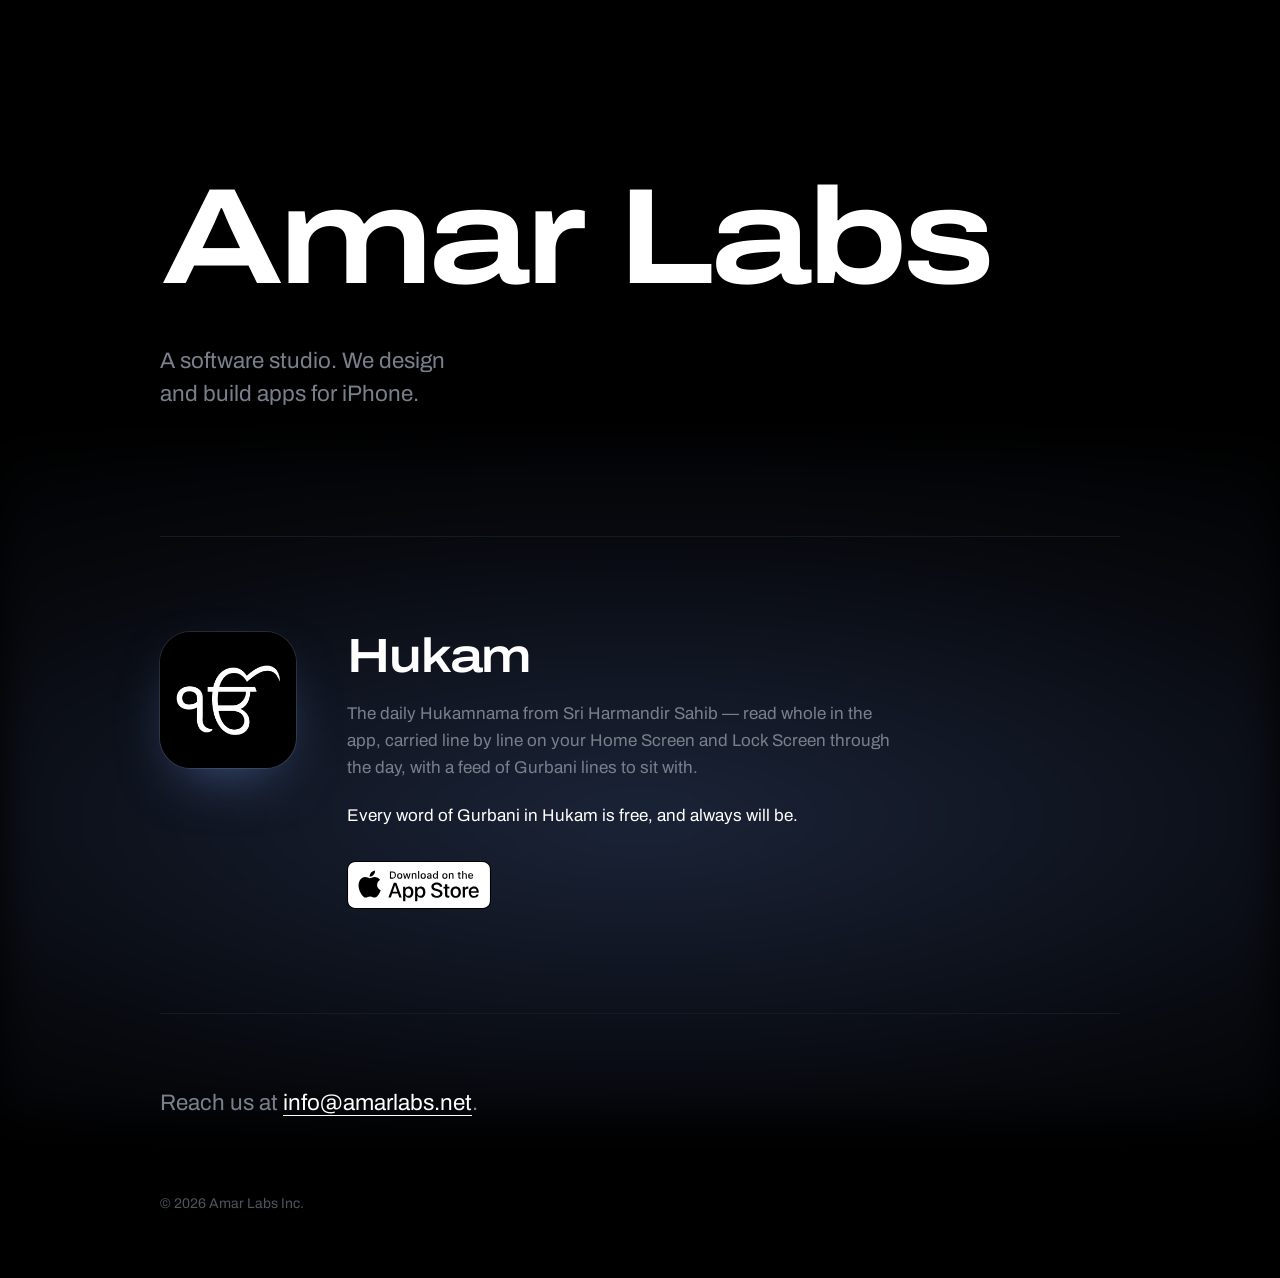
==== commit d4b17e5c: "Show the real app icon and Apple's official App Store badge Gurshan asked for the actual app rather " ====
--- a/index.html
+++ b/index.html
@@ -84,7 +84,7 @@
     text-wrap: balance;
   }
 
-  /* ---- section rules draw themselves ---- */
+  /* ---- section rules draw themselves as you reach them ---- */
   .work, .contact { position: relative; }
   .work::before, .contact::before {
     content: "";
@@ -98,124 +98,28 @@
 
   .work { padding-block: clamp(3.5rem, 11vh, 6rem); }
 
-  /* ---- the instrument plate ---- */
-  .mark { margin: 0; }
-  .plate {
-    position: relative;
-    max-width: 32rem;
-    margin-inline: auto;
-    padding: clamp(1.75rem, 5vw, 3rem);
-  }
-  /* The plotter bed. It carries the mask so the corner brackets stay crisp. */
-  .plate::before {
-    content: "";
-    position: absolute;
-    inset: 0;
-    background-image:
-      linear-gradient(to right, rgba(122,162,255,.06) 1px, transparent 1px),
-      linear-gradient(to bottom, rgba(122,162,255,.06) 1px, transparent 1px);
-    background-size: 26px 26px;
-    background-position: center;
-    -webkit-mask-image: radial-gradient(ellipse at center, #000 48%, transparent 82%);
-    mask-image: radial-gradient(ellipse at center, #000 48%, transparent 82%);
-    pointer-events: none;
-  }
-  .corner {
-    position: absolute;
-    width: 13px; height: 13px;
-    border: 1px solid rgba(122,162,255,.55);
-    opacity: 1;
-  }
-  .tl { top: 0; left: 0; border-right: 0; border-bottom: 0; }
-  .tr { top: 0; right: 0; border-left: 0; border-bottom: 0; }
-  .bl { bottom: 0; left: 0; border-right: 0; border-top: 0; }
-  .br { bottom: 0; right: 0; border-left: 0; border-top: 0; }
-  @keyframes bracket { from { opacity: 0; transform: scale(.55); } to { opacity: 1; transform: scale(1); } }
-
-  /* one thin pass of the head, tied to the draw */
-  .scan {
-    position: absolute;
-    left: 6%; right: 6%;
-    top: 0;
-    height: 1px;
-    background: linear-gradient(90deg, transparent, rgba(122,162,255,.85), transparent);
-    opacity: 0;
-    pointer-events: none;
-  }
-  @keyframes sweepline {
-    0%   { opacity: 0; top: 8%; }
-    12%  { opacity: .9; }
-    88%  { opacity: .9; }
-    100% { opacity: 0; top: 92%; }
-  }
-
-  .onkar {
-    display: block;
-    width: 100%;
-    max-width: 23rem;
-    margin-inline: auto;
+  /* ---- the app ---- */
+  .app {
+    display: flex;
+    align-items: flex-start;
+    gap: clamp(1.75rem, 4vw, 3.25rem);
+  }
+  .appicon {
+    flex: none;
+    width: clamp(6rem, 11vw, 8.5rem);
     height: auto;
-    overflow: visible;
-  }
-  .ink {
-    fill: none;
-    stroke: var(--ink);
-    stroke-width: 37.8;
-    stroke-linecap: round;
-    stroke-linejoin: round;
-    filter: drop-shadow(0 0 5px rgba(140,180,255,.55));
-  }
-  /* pathLength="1" makes the dash maths exact for every stroke */
-  .ink path { stroke-dasharray: 1; stroke-dashoffset: 1; }
-  @keyframes draw { to { stroke-dashoffset: 0; } }
-
-  /* Fallback: a timed one-shot when the mark scrolls into view. */
-  .is-writing .s1 { animation: draw 0.90s linear 0s    both; }
-  .is-writing .s2 { animation: draw 0.45s linear 1.02s both; }
-  .is-writing .s3 { animation: draw 0.41s linear 1.59s both; }
-  .is-writing .s4 { animation: draw 1.64s linear 2.12s both; }
-  .is-writing .scan { animation: sweepline 3.8s linear both; }
-  .is-writing .corner { animation: bracket .5s cubic-bezier(.2,.8,.3,1) both; }
-  .is-written .ink path { stroke-dashoffset: 0; }
-  .is-locked .ink path { animation: none !important; stroke-dashoffset: 0 !important; }
-  .is-locked .scan { animation: none !important; opacity: 0 !important; }
-  .is-locked .corner { animation: none !important; opacity: 1 !important; transform: none !important; }
-
-  /* Preferred: the pen is driven by the scroll itself. Strokes run in his
-     order, each range proportional to that stroke's true length. */
-  @supports (animation-timeline: view()) {
-    .plate .s1, .plate .s2, .plate .s3, .plate .s4,
-    .plate .scan, .plate .corner,
-    .work::before, .contact::before {
-      animation-timeline: view();
-      animation-timing-function: linear;
-      animation-fill-mode: both;
-    }
-    /* Ranges sit inside the ENTRY phase, so the mark is guaranteed finished the
-       moment it is fully on screen — it can never rest half-drawn. Each span is
-       proportional to that stroke's true length. */
-    .plate .s1 { animation-name: draw; animation-range: entry 10% entry 31%; }
-    .plate .s2 { animation-name: draw; animation-range: entry 33% entry 43%; }
-    .plate .s3 { animation-name: draw; animation-range: entry 45% entry 55%; }
-    .plate .s4 { animation-name: draw; animation-range: entry 57% entry 95%; }
-    .plate .scan { animation-name: sweepline; animation-range: entry 8% entry 97%; }
-    .plate .corner { animation-name: bracket; animation-range: entry 0% entry 14%; }
-    /* .work is taller than the viewport, so entry never completes there — use cover. */
-    .work::before, .contact::before { animation-name: rule; animation-range: cover 0% cover 12%; }
-  }
-
-  .caption {
-    max-width: 28rem;
-    margin: clamp(1.75rem, 4vh, 2.5rem) auto 0;
-    text-align: center;
-    font-size: 0.9375rem;
-    line-height: 1.55;
-    color: var(--dim);
-    text-wrap: balance;
-  }
-
-  /* ---- hukam ---- */
-  .about { margin-top: clamp(4rem, 12vh, 7rem); }
+    aspect-ratio: 1;
+    border-radius: 22.5%;      /* the iOS squircle, near enough */
+    /* the icon is white-on-black, so it needs an edge to sit on a black page */
+    box-shadow: 0 0 0 1px rgba(255,255,255,.11), 0 22px 60px -24px rgba(122,162,255,.55);
+  }
+  /* it wakes like a screen coming on, rather than sliding in */
+  @keyframes wake {
+    from { opacity: .22; filter: brightness(.3) contrast(1.15); box-shadow: 0 0 0 1px rgba(255,255,255,.05), 0 0 0 0 rgba(122,162,255,0); }
+    to   { opacity: 1; filter: none; box-shadow: 0 0 0 1px rgba(255,255,255,.11), 0 22px 60px -24px rgba(122,162,255,.55); }
+  }
+
+  .about { min-width: 0; }
   .about h2 {
     margin: 0;
     font-size: clamp(1.9rem, 4.6vw, 3rem);
@@ -225,18 +129,38 @@
   }
   .about p { max-width: var(--measure); margin: 1.25rem 0 0; color: var(--dim); }
   .about p.free { color: var(--ink); }
-  .store {
+
+  /* Apple's official badge, used unaltered. */
+  .badge {
     display: inline-block;
-    margin-top: 2.25rem;
-    padding: 0.85rem 1.6rem;
-    border: 1px solid #2B313B;
-    border-radius: 999px;
-    color: var(--ink);
-    text-decoration: none;
-    font-variation-settings: "wdth" 100, "wght" 500;
-    transition: border-color .25s, background-color .25s, color .25s;
-  }
-  .store:hover { border-color: #fff; background: #fff; color: #000; }
+    margin-top: 2rem;
+    line-height: 0;
+    border-radius: 8px;
+    transition: opacity .25s;
+  }
+  .badge:hover { opacity: .78; }
+  .badge img { height: 3rem; width: auto; display: block; }
+  .badge:focus-visible { outline: 2px solid var(--glow); outline-offset: 5px; }
+
+  @media (max-width: 40rem) {
+    .app { flex-direction: column; gap: 1.75rem; }
+    .appicon { width: 5.5rem; }
+  }
+
+  /* Scroll drives the reveals. ::before and <img> both generate real boxes,
+     so view() resolves against them — unlike an SVG <path>, which does not. */
+  @supports (animation-timeline: view()) {
+    .work::before, .contact::before {
+      animation: rule linear both;
+      animation-timeline: view();
+      animation-range: cover 0% cover 12%;
+    }
+    .appicon {
+      animation: wake linear both;
+      animation-timeline: view();
+      animation-range: entry 12% entry 88%;
+    }
+  }
 
   /* ---- foot ---- */
   .contact { padding-block: clamp(3rem, 9vh, 4.5rem); }
@@ -248,13 +172,8 @@
 
   @media (prefers-reduced-motion: reduce) {
     .wordmark { animation: none; background-position: 0 0; }
-    .ink path { stroke-dashoffset: 0; }
-    .scan { display: none; }
-    .work::before, .contact::before { transform: scaleX(1); }
-    .plate .s1, .plate .s2, .plate .s3, .plate .s4,
-    .plate .scan, .plate .corner, .work::before, .contact::before,
-    .is-writing .s1, .is-writing .s2, .is-writing .s3, .is-writing .s4,
-    .is-writing .scan, .is-writing .corner { animation: none; }
+    .work::before, .contact::before { transform: scaleX(1); animation: none; }
+    .appicon { animation: none; opacity: 1; filter: none; }
     * { transition: none !important; }
   }
 </style>
@@ -270,28 +189,16 @@
 
   <main>
     <section class="work">
-      <figure class="mark">
-        <div class="plate">
-          <i class="corner tl" aria-hidden="true"></i><i class="corner tr" aria-hidden="true"></i>
-          <i class="corner bl" aria-hidden="true"></i><i class="corner br" aria-hidden="true"></i>
-          <span class="scan" aria-hidden="true"></span>
-          <svg class="onkar" viewBox="117 239 789 524" xmlns="http://www.w3.org/2000/svg" role="img" aria-label="The Ik Onkar, drawn one stroke at a time.">
-            <g class="ink">
-              <path class="s1" pathLength="1" d="M293.5,535.6 L293.4,529.8 L293.5,524.0 L293.5,518.1 L293.5,512.3 L293.3,506.4 L292.8,500.6 L292.5,494.7 L292.4,488.9 L291.9,483.0 L291.2,477.2 L290.4,471.4 L289.4,465.7 L287.8,460.0 L285.7,454.6 L283.2,449.3 L280.0,444.3 L276.4,439.8 L272.3,435.6 L267.8,431.8 L262.9,428.6 L257.6,426.0 L252.2,423.9 L246.6,422.0 L240.9,420.6 L235.2,419.8 L229.3,419.1 L223.5,418.6 L217.7,418.5 L211.8,418.8 L206.0,419.4 L200.2,420.1 L194.4,420.9 L188.7,422.3 L183.2,424.2 L177.7,426.3 L172.6,429.2 L167.8,432.6 L163.4,436.4 L159.4,440.7 L155.8,445.3 L152.8,450.3 L150.3,455.6 L148.2,461.1 L146.8,466.8 L145.8,472.6 L145.0,478.3 L144.3,484.2 L144.4,490.0 L145.2,495.8 L146.0,501.6 L147.1,507.3 L148.8,513.0 L151.1,518.3 L153.9,523.5 L157.2,528.3 L161.1,532.6 L165.5,536.5 L170.3,539.8 L175.5,542.6 L180.8,545.0 L186.4,546.9 L192.0,548.3 L197.8,549.2 L203.6,549.9 L209.5,550.3 L215.3,550.3 L221.2,550.1 L227.0,549.5 L232.8,548.5 L238.6,547.5 L244.3,546.2 L249.9,544.5 L255.4,542.7 L261.2,541.4 L266.9,540.4 L272.7,539.2 L278.4,538.0 L284.1,536.6 L289.8,535.6 L293.4,539.6 L293.5,545.4 L293.5,551.3 L293.5,557.1 L293.5,563.0 L293.5,568.9 L293.5,574.7 L293.5,580.6 L293.5,586.4 L293.5,592.3 L293.5,598.2 L293.5,604.0 L293.1,609.9 L292.6,615.7 L292.5,621.5 L292.5,627.4 L292.5,633.3 L292.9,639.1 L293.4,644.9 L293.8,650.8 L294.3,656.6 L295.0,662.4 L296.0,668.2 L297.2,673.9 L298.7,679.6 L300.7,685.1 L303.1,690.5 L305.9,695.6 L309.3,700.4 L313.1,704.7 L317.4,708.8 L321.8,712.6 L326.7,715.8 L331.9,718.6 L337.3,720.8 L343.0,722.1 L348.8,722.7 L354.7,722.5 L360.5,722.2 L366.3,721.7 L372.1,720.8 L377.9,719.7 L381.3,719.2 L386.2,718.5"/>
-              <path class="s2" pathLength="1" d="M350.1,421.4 L367.7,421.4 L373.5,421.4 L379.4,421.4 L385.3,421.4 L391.1,421.4 L397.0,421.4 L402.8,422.0 L408.5,421.3 L414.2,419.7 L419.9,420.7 L425.7,421.4 L431.5,421.4 L437.4,421.4 L443.2,421.4 L449.1,421.4 L455.0,421.4 L460.8,421.4 L466.7,421.4 L472.5,421.4 L478.4,421.4 L484.3,421.4 L490.1,421.4 L496.0,421.4 L501.8,421.4 L507.7,421.4 L513.6,421.4 L519.4,421.4 L525.3,421.4 L531.1,421.4 L537.0,421.4 L542.9,421.4 L548.7,421.4 L554.6,421.4 L560.4,421.4 L566.3,421.4 L572.2,421.4 L578.0,421.4 L583.9,421.4 L589.7,421.4 L595.6,421.4 L601.5,421.4 L607.3,421.4 L613.2,421.4 L619.0,421.4 L624.9,421.4 L630.7,421.4 L636.6,421.4 L642.5,421.4 L648.3,421.4 L654.2,421.4 L660.0,421.4 L665.9,421.4 L671.8,421.4 L677.6,421.4 L680.2,421.4 L704.6,421.4"/>
-              <path class="s3" pathLength="1" d="M647.0,421.4 L647.0,427.2 L647.0,433.1 L647.0,439.0 L647.0,444.8 L646.5,450.7 L645.7,456.5 L645.0,462.3 L644.1,468.1 L642.9,473.8 L641.3,479.4 L639.5,485.0 L637.5,490.5 L635.2,495.9 L632.7,501.2 L629.9,506.3 L626.7,511.2 L623.3,516.0 L619.6,520.6 L615.7,524.9 L611.6,529.1 L607.3,533.0 L602.7,536.8 L597.9,540.1 L592.9,543.2 L587.8,545.9 L582.5,548.4 L577.7,551.8 L573.8,556.1 L571.7,561.5 L566.1,560.1 L560.2,560.1 L554.4,560.1 L548.5,560.1 L542.6,560.1 L536.8,560.1 L530.9,560.1 L525.1,560.1 L519.2,560.1 L513.3,560.1 L507.5,560.1 L501.6,560.1 L495.8,560.1 L489.9,560.1 L484.1,560.1 L478.2,560.1 L472.3,560.1 L466.5,560.1 L460.6,560.1 L454.8,560.1 L448.9,560.1 L443.0,560.1 L437.2,560.1 L431.3,560.1 L425.5,560.1 L419.6,560.1 L413.7,560.1 L412.6,560.1"/>
-              <path class="s4" pathLength="1" d="M573.7,564.0 L577.2,568.7 L580.8,573.3 L585.2,577.1 L590.3,579.9 L595.4,582.8 L600.4,586.0 L605.1,589.4 L609.6,593.2 L613.8,597.2 L617.8,601.6 L621.4,606.2 L624.7,611.0 L627.6,616.1 L630.0,621.5 L632.1,626.9 L633.7,632.5 L634.7,638.3 L635.7,644.1 L636.5,649.9 L637.0,655.7 L637.2,661.6 L637.0,667.4 L636.4,673.2 L635.3,679.0 L633.7,684.6 L631.7,690.1 L629.1,695.3 L626.0,700.3 L622.7,705.2 L619.0,709.7 L614.9,713.9 L610.4,717.7 L605.6,721.0 L600.7,724.2 L595.6,727.0 L590.2,729.4 L584.7,731.2 L579.0,732.9 L573.3,734.1 L567.5,735.0 L561.7,735.8 L555.9,736.3 L550.0,736.3 L544.2,735.8 L538.4,735.4 L532.6,734.6 L526.8,733.5 L521.1,732.3 L515.4,731.0 L509.8,729.1 L504.4,727.0 L499.0,724.5 L494.0,721.6 L489.0,718.6 L484.1,715.3 L479.4,711.8 L474.9,708.1 L470.6,704.0 L466.5,699.9 L462.4,695.8 L458.3,691.5 L454.5,687.0 L451.1,682.3 L447.8,677.5 L444.7,672.5 L441.8,667.4 L439.0,662.2 L436.4,657.0 L433.8,651.8 L431.2,646.5 L428.7,641.2 L426.5,635.8 L424.6,630.2 L422.8,624.7 L420.9,619.1 L419.2,613.5 L417.8,607.8 L416.5,602.1 L415.5,596.4 L414.8,590.6 L414.0,584.8 L413.2,578.9 L412.7,573.1 L412.1,567.3 L411.2,561.5 L408.9,556.2 L407.4,550.5 L406.7,544.7 L406.1,538.9 L405.7,533.0 L405.2,527.2 L404.8,521.4 L404.8,515.5 L404.3,509.7 L403.8,503.8 L403.8,498.0 L403.8,492.1 L403.8,486.3 L403.8,480.4 L404.3,474.6 L404.8,468.7 L404.8,462.9 L404.8,457.0 L405.2,451.2 L405.7,445.3 L405.8,439.5 L405.8,433.6 L406.2,427.8 L407.9,422.4 L412.4,418.6 L415.1,413.5 L416.0,407.7 L416.9,401.9 L417.6,396.1 L418.4,390.3 L419.6,384.6 L421.4,379.0 L423.4,373.5 L425.5,368.0 L428.0,362.7 L430.6,357.5 L433.3,352.3 L436.1,347.2 L439.1,342.1 L442.2,337.2 L445.7,332.4 L449.3,327.8 L452.9,323.2 L456.8,318.8 L460.8,314.6 L465.2,310.6 L469.7,306.9 L474.3,303.3 L479.1,300.0 L484.1,296.9 L489.2,294.0 L494.4,291.4 L499.9,289.2 L505.5,287.5 L511.1,285.8 L516.8,284.6 L522.6,284.0 L528.4,283.2 L534.3,282.7 L540.1,282.7 L546.0,282.9 L551.8,283.5 L557.6,284.3 L563.4,285.3 L569.1,286.4 L574.8,288.0 L580.3,289.9 L585.7,292.2 L590.8,295.0 L595.8,298.0 L600.7,301.3 L605.3,305.0 L609.6,308.9 L613.8,313.0 L617.9,317.2 L621.8,321.5 L625.6,326.0 L630.0,329.8 L635.3,332.3 L640.4,335.2 L642.4,340.5 L642.0,346.3 L642.3,342.7 L641.6,337.0 L642.4,334.6 L648.1,334.0 L653.2,331.1 L657.7,327.3 L662.1,323.5 L666.7,319.8 L671.4,316.4 L676.1,312.8 L680.8,309.3 L685.5,305.8 L690.3,302.5 L695.2,299.2 L700.0,295.9 L704.9,292.7 L709.9,289.7 L715.1,287.0 L720.3,284.4 L725.6,281.7 L730.9,279.3 L736.2,276.9 L741.7,274.8 L747.3,273.2 L752.9,271.5 L758.6,270.0 L764.3,268.8 L770.1,267.9 L775.9,267.0 L781.7,266.3 L787.6,266.2 L793.4,266.7 L799.2,267.5 L805.0,268.4 L810.7,269.7 L816.2,271.6 L821.7,273.6 L827.0,276.1 L832.2,278.7 L837.3,281.6 L842.1,285.0 L846.5,288.9 L850.5,293.1 L854.3,297.6 L857.7,302.4 L860.8,307.4 L863.7,312.5 L866.3,317.7 L868.7,323.1 L871.0,328.4 L873.3,333.8 L875.2,339.4 L876.7,345.0 L877.9,350.7 L878.7,356.5 L879.3,362.4 L879.4,363.8 L879.4,363.8"/>
-            </g>
-          </svg>
+      <div class="app">
+        <img class="appicon" src="hukam-icon.png" width="1024" height="1024" alt="Hukam app icon" decoding="async">
+        <div class="about">
+          <h2>Hukam</h2>
+          <p>The daily Hukamnama from Sri Harmandir Sahib &mdash; read whole in the app, carried line by line on your Home Screen and Lock Screen through the day, with a feed of Gurbani lines to sit with.</p>
+          <p class="free">Every word of Gurbani in Hukam is free, and always will be.</p>
+          <a class="badge" href="https://apps.apple.com/app/id6797734573">
+            <img src="appstore-badge.svg" width="144" height="48" alt="Download on the App Store">
+          </a>
         </div>
-        <figcaption class="caption">Hukam writes this at every launch, one stroke at a time, in the order it is written by hand. Scroll to drive the pen.</figcaption>
-      </figure>
-
-      <div class="about">
-        <h2>Hukam</h2>
-        <p>The daily Hukamnama from Sri Harmandir Sahib &mdash; read whole in the app, carried line by line on your Home Screen and Lock Screen through the day, with a feed of Gurbani lines to sit with.</p>
-        <p class="free">Every word of Gurbani in Hukam is free, and always will be.</p>
-        <a class="store" href="https://apps.apple.com/app/id6797734573">Read on the App Store</a>
       </div>
     </section>
 
@@ -302,41 +209,5 @@
 
   <footer>&copy; 2026 Amar Labs Inc.</footer>
 </div>
-
-<script>
-(function () {
-  var fig = document.querySelector('.mark');
-  var svg = document.querySelector('.onkar');
-  if (!fig || !svg) return;
-
-  if (window.matchMedia('(prefers-reduced-motion: reduce)').matches) { fig.classList.add('is-written'); return; }
-
-  // Scroll-driven CSS handles it natively where supported; don't double-drive it.
-  var plate = document.querySelector('.plate');
-  var scrollDriven = window.CSS && CSS.supports && CSS.supports('animation-timeline', 'view()');
-
-  if (scrollDriven) {
-    // The scroll drives the pen while the plate is entering. Once it is fully on
-    // screen, pin it finished so it can never be left resting mid-stroke.
-    if (!('IntersectionObserver' in window)) return;
-    var lock = new IntersectionObserver(function (es) {
-      for (var i = 0; i < es.length; i++) {
-        if (es[i].intersectionRatio >= 0.985) { fig.classList.add('is-locked'); lock.disconnect(); return; }
-      }
-    }, { threshold: [0.985, 1] });
-    lock.observe(plate);
-    return;
-  }
-
-  if (!('IntersectionObserver' in window)) { fig.classList.add('is-writing'); return; }
-  var io = new IntersectionObserver(function (entries) {
-    for (var i = 0; i < entries.length; i++) {
-      if (entries[i].isIntersecting) { fig.classList.add('is-writing'); io.disconnect(); return; }
-    }
-  }, { threshold: 0.3 });
-  io.observe(svg);
-})();
-</script>
-<noscript><style>.ink path { stroke-dashoffset: 0; }</style></noscript>
 </body>
 </html>
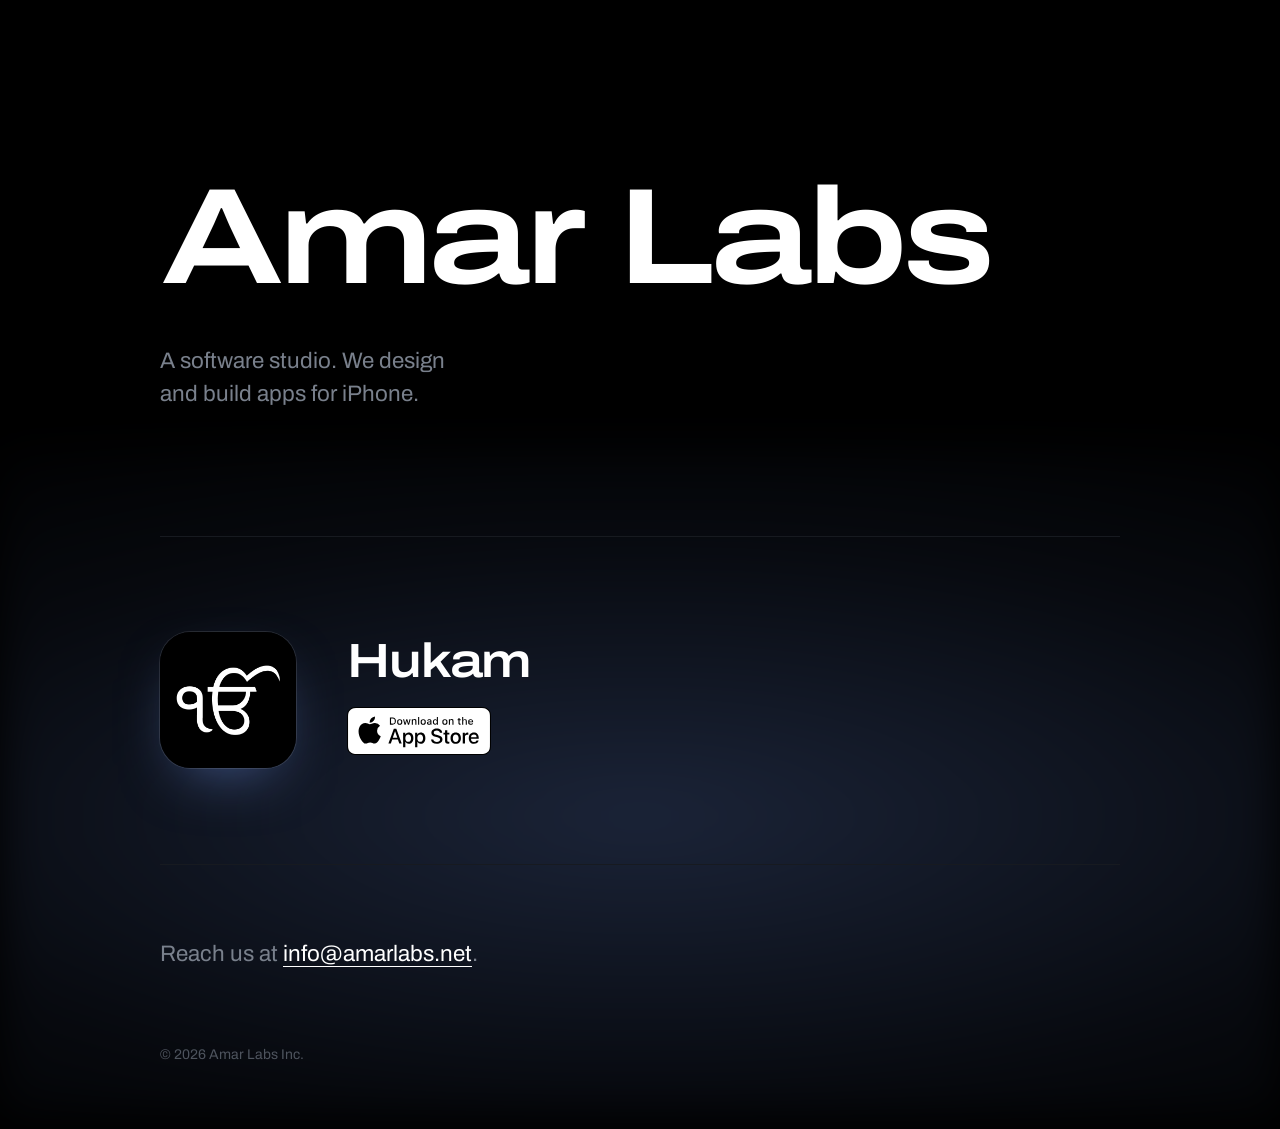
==== commit c086a489: "Cut the app description down to the badge Gurshan asked for the description gone, leaving just the d" ====
--- a/index.html
+++ b/index.html
@@ -101,7 +101,7 @@
   /* ---- the app ---- */
   .app {
     display: flex;
-    align-items: flex-start;
+    align-items: center;
     gap: clamp(1.75rem, 4vw, 3.25rem);
   }
   .appicon {
@@ -127,13 +127,11 @@
     letter-spacing: -0.025em;
     line-height: 1;
   }
-  .about p { max-width: var(--measure); margin: 1.25rem 0 0; color: var(--dim); }
-  .about p.free { color: var(--ink); }
 
   /* Apple's official badge, used unaltered. */
   .badge {
     display: inline-block;
-    margin-top: 2rem;
+    margin-top: 1.4rem;
     line-height: 0;
     border-radius: 8px;
     transition: opacity .25s;
@@ -143,7 +141,7 @@
   .badge:focus-visible { outline: 2px solid var(--glow); outline-offset: 5px; }
 
   @media (max-width: 40rem) {
-    .app { flex-direction: column; gap: 1.75rem; }
+    .app { flex-direction: column; align-items: flex-start; gap: 1.75rem; }
     .appicon { width: 5.5rem; }
   }
 
@@ -193,8 +191,6 @@
         <img class="appicon" src="hukam-icon.png" width="1024" height="1024" alt="Hukam app icon" decoding="async">
         <div class="about">
           <h2>Hukam</h2>
-          <p>The daily Hukamnama from Sri Harmandir Sahib &mdash; read whole in the app, carried line by line on your Home Screen and Lock Screen through the day, with a feed of Gurbani lines to sit with.</p>
-          <p class="free">Every word of Gurbani in Hukam is free, and always will be.</p>
           <a class="badge" href="https://apps.apple.com/app/id6797734573">
             <img src="appstore-badge.svg" width="144" height="48" alt="Download on the App Store">
           </a>
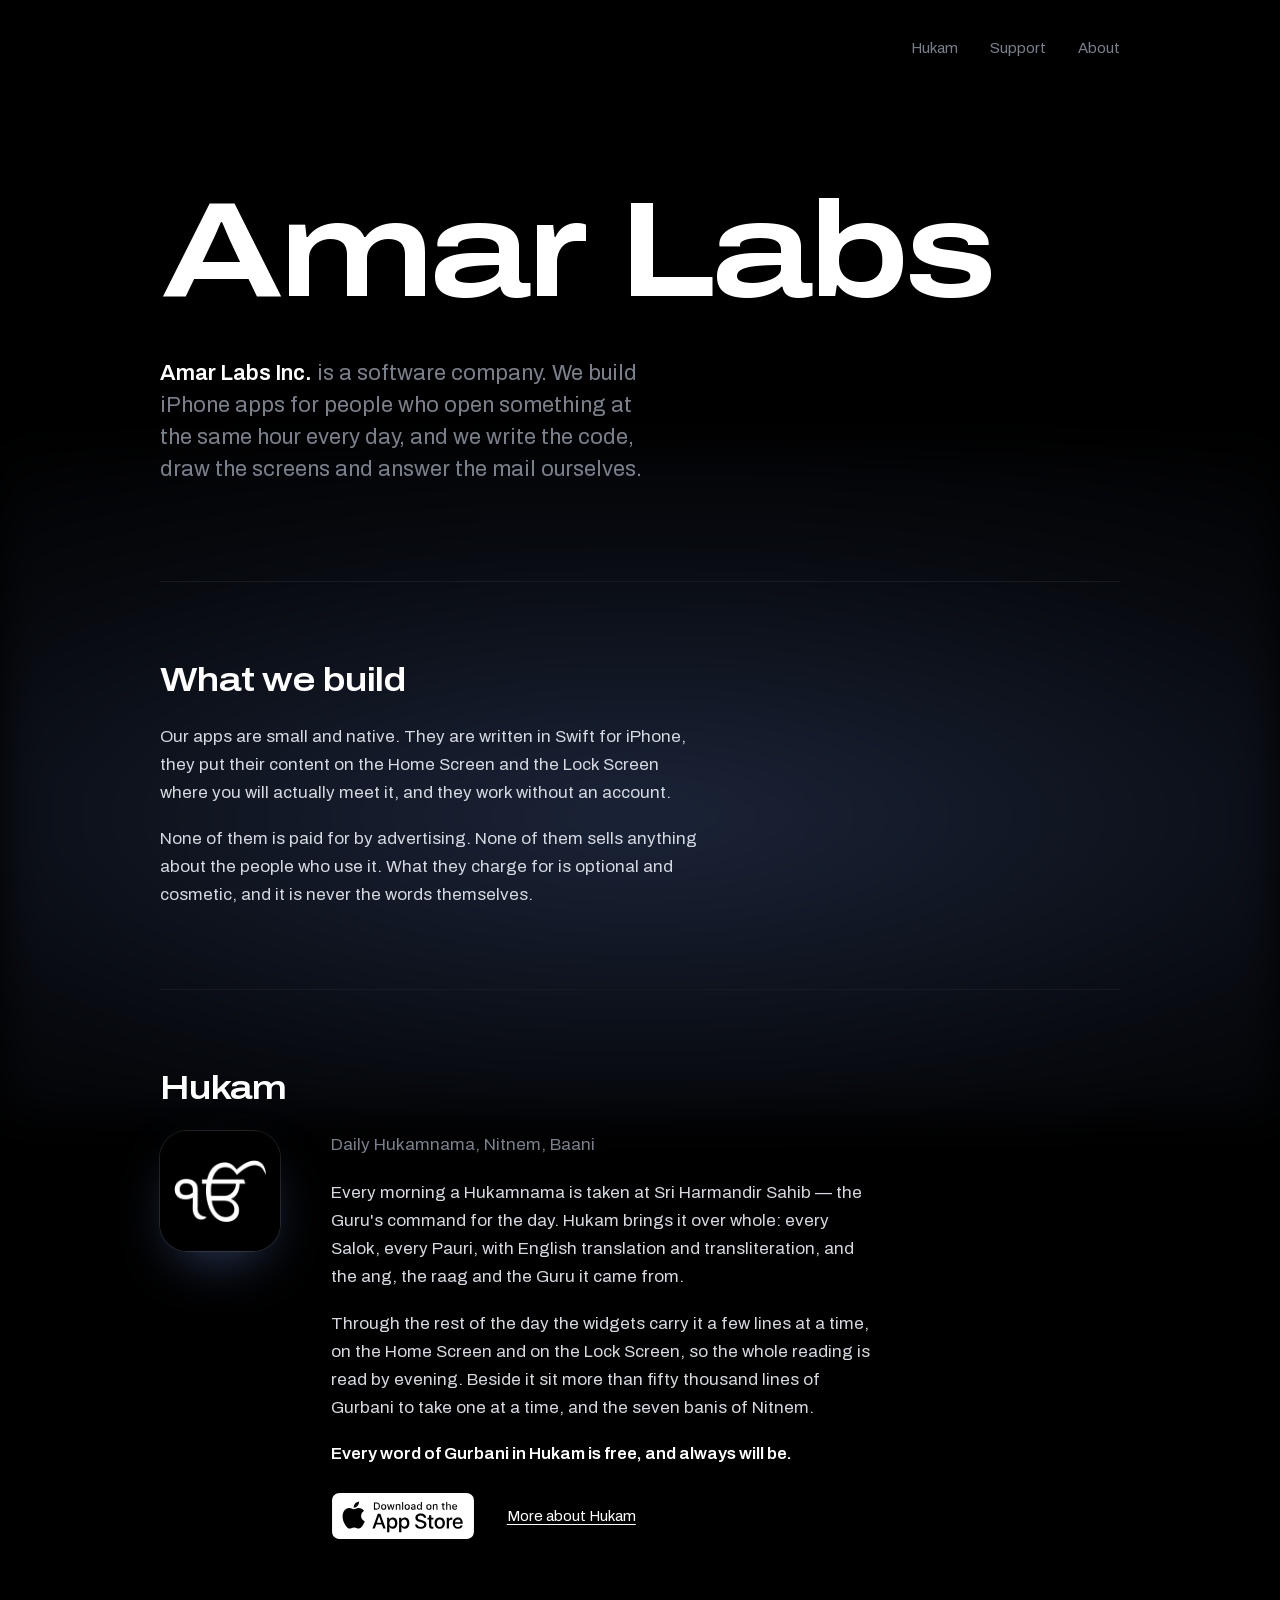
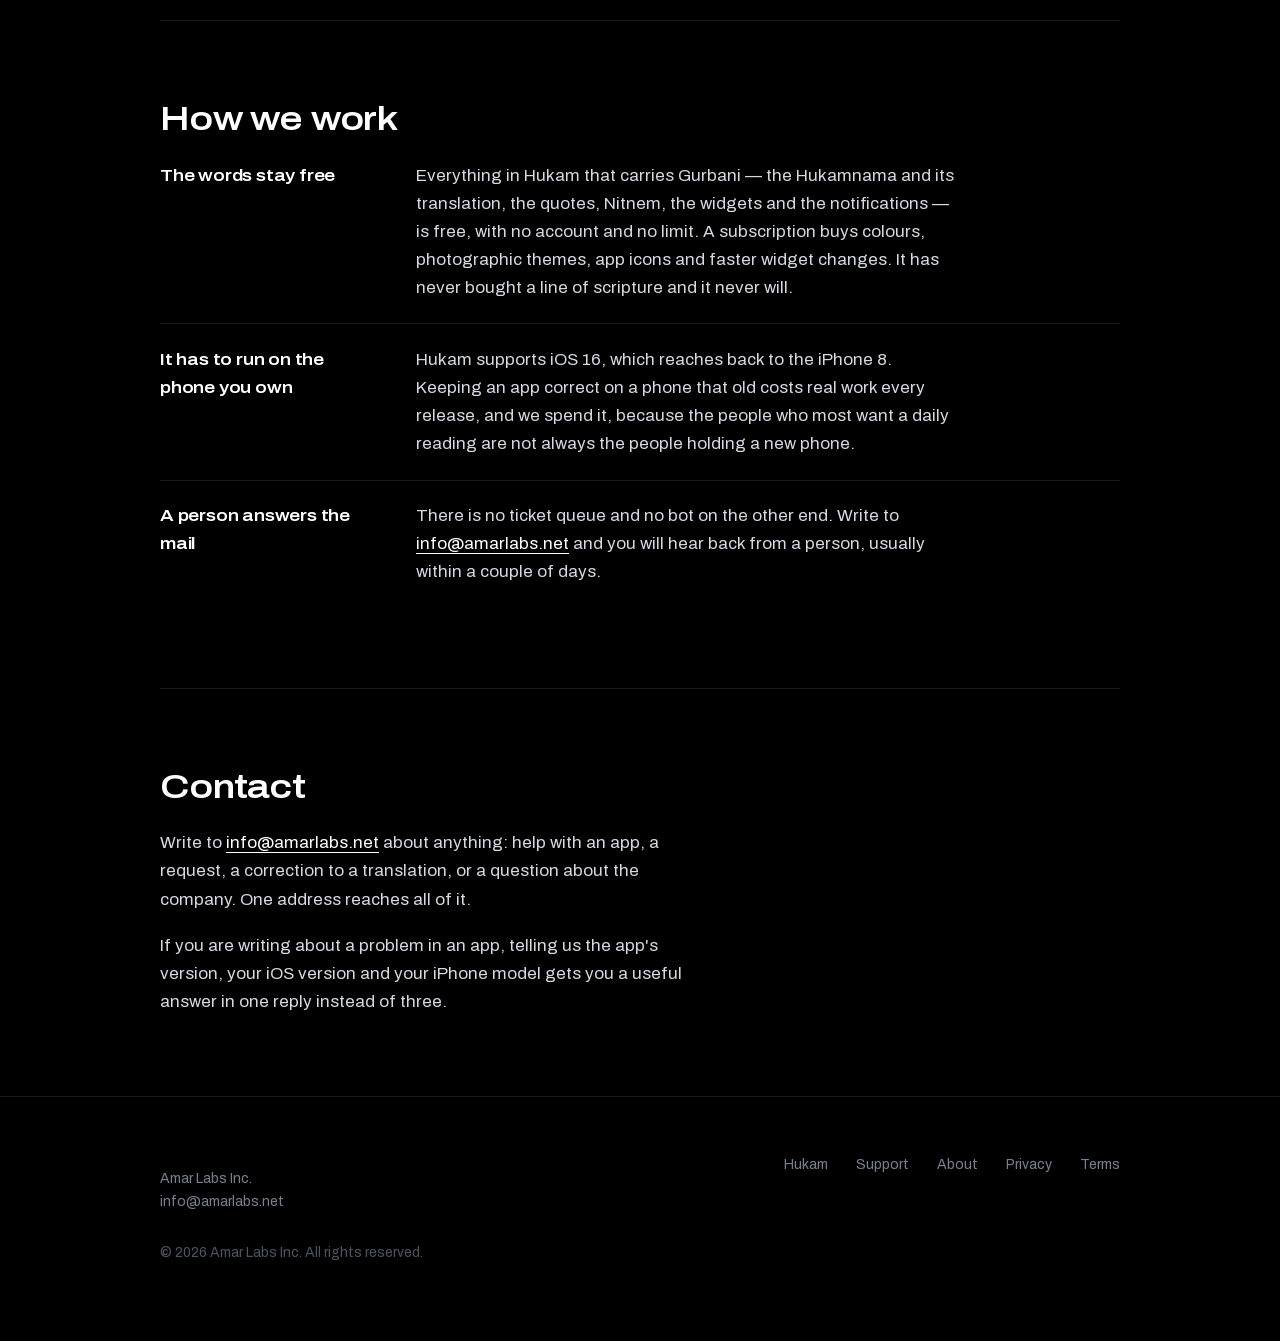
==== commit b3c90068: "Build out the company site for Apple's organization review Apple rejected the site as "minimal conte" ====
--- a/index.html
+++ b/index.html
@@ -4,206 +4,158 @@
 <meta charset="utf-8">
 <meta name="viewport" content="width=device-width, initial-scale=1">
 <title>Amar Labs</title>
-<meta name="description" content="Amar Labs Inc. is a software studio. We design and build apps for iPhone.">
+<meta name="description" content="Amar Labs Inc. is a software company that designs and builds iPhone apps. Our first app on the App Store is Hukam, which carries the daily Hukamnama from Sri Harmandir Sahib.">
 <meta name="theme-color" content="#000000">
 <meta property="og:title" content="Amar Labs">
-<meta property="og:description" content="A software studio. We design and build apps for iPhone.">
+<meta property="og:site_name" content="Amar Labs">
+<meta property="og:description" content="A software company that designs and builds iPhone apps.">
 <meta property="og:url" content="https://amarlabs.net/">
 <meta property="og:type" content="website">
 <link rel="canonical" href="https://amarlabs.net/">
-<link rel="icon" href="data:image/svg+xml,%3Csvg xmlns='http://www.w3.org/2000/svg' viewBox='0 0 64 64'%3E%3Crect width='64' height='64' fill='%23000'/%3E%3Ctext x='32' y='46' font-family='Helvetica,Arial,sans-serif' font-size='42' font-weight='700' fill='%23fff' text-anchor='middle'%3EA%3C/text%3E%3C/svg%3E">
-<link rel="preconnect" href="https://fonts.googleapis.com">
-<link rel="preconnect" href="https://fonts.gstatic.com" crossorigin>
-<link href="https://fonts.googleapis.com/css2?family=Archivo:wdth,wght@62..125,100..900&display=swap" rel="stylesheet">
+<link rel="icon" href="/favicon.svg" type="image/svg+xml">
+<link rel="apple-touch-icon" href="/hukam-icon.png">
+<link rel="stylesheet" href="/site.css">
 <script type="application/ld+json">
-{"@context":"https://schema.org","@type":"Organization","name":"Amar Labs","legalName":"Amar Labs Inc.","url":"https://amarlabs.net/","email":"info@amarlabs.net","description":"A software studio. We design and build apps for iPhone."}
-</script>
-<style>
-  :root {
-    --void: #000;
-    --ink: #fff;
-    --dim: #79808C;
-    --rule: #171A20;
-    --glow: #7AA2FF;
-    --measure: 34rem;
-  }
-  *, *::before, *::after { box-sizing: border-box; }
-  html { -webkit-text-size-adjust: 100%; overflow-x: clip; }
-  body {
-    margin: 0;
-    background: var(--void);
-    color: var(--ink);
-    font-family: "Archivo", ui-sans-serif, system-ui, -apple-system, "Segoe UI", Roboto, Helvetica, Arial, sans-serif;
-    font-variation-settings: "wdth" 100, "wght" 400;
-    font-size: 1.0625rem;
-    line-height: 1.6;
-    overflow-x: clip;
-  }
-
-  /* A cold horizon, low and quiet. */
-  .field {
-    position: fixed;
-    left: 0; right: 0;
-    bottom: -24vh;
-    height: 74vh;
-    background: radial-gradient(ellipse 150% 100% at 50% 55%, rgba(122,162,255,.22), rgba(122,162,255,.06) 42%, transparent 68%);
-    filter: blur(22px);
-    pointer-events: none;
-    z-index: 0;
-  }
-
-  .wrap {
-    position: relative;
-    z-index: 1;
-    max-width: 68rem;
-    margin-inline: auto;
-    padding-inline: clamp(1.25rem, 5vw, 4.5rem);
-  }
-
-  /* ---- hero ---- */
-  .hero { padding-block: clamp(5rem, 22vh, 11rem) clamp(4rem, 14vh, 8rem); }
-  .wordmark {
-    margin: 0;
-    font-size: clamp(3rem, 11.5vw, 8.5rem);
-    font-variation-settings: "wdth" 125, "wght" 650;
-    letter-spacing: -0.035em;
-    line-height: 0.92;
-    color: transparent;
-    background: linear-gradient(100deg, #fff 0 32%, #c9dcff 42%, #fff 52% 100%) 0 0 / 300% 100% no-repeat;
-    -webkit-background-clip: text;
-    background-clip: text;
-    animation: sweep 1.9s cubic-bezier(.32,.72,.3,1) .25s 1 both;
-  }
-  @keyframes sweep { from { background-position: 100% 0; } to { background-position: 0 0; } }
-  .lede {
-    max-width: var(--measure);
-    margin: clamp(1.75rem, 5vh, 2.75rem) 0 0;
-    font-size: clamp(1.125rem, 2.1vw, 1.4rem);
-    line-height: 1.45;
-    color: var(--dim);
-    text-wrap: balance;
-  }
-
-  /* ---- section rules draw themselves as you reach them ---- */
-  .work, .contact { position: relative; }
-  .work::before, .contact::before {
-    content: "";
-    position: absolute; inset: 0 0 auto 0;
-    height: 1px;
-    background: var(--rule);
-    transform: scaleX(1);
-    transform-origin: left;
-  }
-  @keyframes rule { from { transform: scaleX(0); } to { transform: scaleX(1); } }
-
-  .work { padding-block: clamp(3.5rem, 11vh, 6rem); }
-
-  /* ---- the app ---- */
-  .app {
-    display: flex;
-    align-items: center;
-    gap: clamp(1.75rem, 4vw, 3.25rem);
-  }
-  .appicon {
-    flex: none;
-    width: clamp(6rem, 11vw, 8.5rem);
-    height: auto;
-    aspect-ratio: 1;
-    border-radius: 22.5%;      /* the iOS squircle, near enough */
-    /* the icon is white-on-black, so it needs an edge to sit on a black page */
-    box-shadow: 0 0 0 1px rgba(255,255,255,.11), 0 22px 60px -24px rgba(122,162,255,.55);
-  }
-  /* it wakes like a screen coming on, rather than sliding in */
-  @keyframes wake {
-    from { opacity: .22; filter: brightness(.3) contrast(1.15); box-shadow: 0 0 0 1px rgba(255,255,255,.05), 0 0 0 0 rgba(122,162,255,0); }
-    to   { opacity: 1; filter: none; box-shadow: 0 0 0 1px rgba(255,255,255,.11), 0 22px 60px -24px rgba(122,162,255,.55); }
-  }
-
-  .about { min-width: 0; }
-  .about h2 {
-    margin: 0;
-    font-size: clamp(1.9rem, 4.6vw, 3rem);
-    font-variation-settings: "wdth" 118, "wght" 600;
-    letter-spacing: -0.025em;
-    line-height: 1;
-  }
-
-  /* Apple's official badge, used unaltered. */
-  .badge {
-    display: inline-block;
-    margin-top: 1.4rem;
-    line-height: 0;
-    border-radius: 8px;
-    transition: opacity .25s;
-  }
-  .badge:hover { opacity: .78; }
-  .badge img { height: 3rem; width: auto; display: block; }
-  .badge:focus-visible { outline: 2px solid var(--glow); outline-offset: 5px; }
-
-  @media (max-width: 40rem) {
-    .app { flex-direction: column; align-items: flex-start; gap: 1.75rem; }
-    .appicon { width: 5.5rem; }
-  }
-
-  /* Scroll drives the reveals. ::before and <img> both generate real boxes,
-     so view() resolves against them — unlike an SVG <path>, which does not. */
-  @supports (animation-timeline: view()) {
-    .work::before, .contact::before {
-      animation: rule linear both;
-      animation-timeline: view();
-      animation-range: cover 0% cover 12%;
-    }
-    .appicon {
-      animation: wake linear both;
-      animation-timeline: view();
-      animation-range: entry 12% entry 88%;
+{
+  "@context": "https://schema.org",
+  "@type": "Organization",
+  "name": "Amar Labs",
+  "legalName": "Amar Labs Inc.",
+  "url": "https://amarlabs.net/",
+  "email": "info@amarlabs.net",
+  "description": "A software company that designs and builds applications for iPhone.",
+  "contactPoint": {
+    "@type": "ContactPoint",
+    "contactType": "customer support",
+    "email": "info@amarlabs.net",
+    "availableLanguage": "English"
+  },
+  "makesOffer": {
+    "@type": "Offer",
+    "itemOffered": {
+      "@type": "MobileApplication",
+      "name": "Hukam",
+      "operatingSystem": "iOS 16.0 or later",
+      "applicationCategory": "ReferenceApplication",
+      "url": "https://apps.apple.com/app/id6797734573"
     }
   }
-
-  /* ---- foot ---- */
-  .contact { padding-block: clamp(3rem, 9vh, 4.5rem); }
-  .contact p { margin: 0; font-size: clamp(1.125rem, 2.1vw, 1.4rem); color: var(--dim); }
-  a { color: var(--ink); text-decoration-thickness: 1px; text-underline-offset: 0.22em; }
-  a:hover { text-decoration-color: var(--glow); }
-  a:focus-visible { outline: 2px solid var(--glow); outline-offset: 4px; border-radius: 3px; }
-  footer { padding-block: 0 clamp(2.5rem, 7vh, 4rem); color: #4E545E; font-size: 0.875rem; }
-
-  @media (prefers-reduced-motion: reduce) {
-    .wordmark { animation: none; background-position: 0 0; }
-    .work::before, .contact::before { transform: scaleX(1); animation: none; }
-    .appicon { animation: none; opacity: 1; filter: none; }
-    * { transition: none !important; }
-  }
-</style>
+}
+</script>
 </head>
 <body>
+<a class="skip" href="#main">Skip to content</a>
 <div class="field" aria-hidden="true"></div>
 
 <div class="wrap">
+  <div class="masthead masthead--navonly">
+    <nav aria-label="Primary">
+      <a href="/hukam/">Hukam</a>
+      <a href="/support/">Support</a>
+      <a href="/about/">About</a>
+    </nav>
+  </div>
+
   <header class="hero">
     <h1 class="wordmark">Amar Labs</h1>
-    <p class="lede">A software studio. We design and build apps for iPhone.</p>
+    <p class="lede"><strong>Amar Labs Inc.</strong> is a software company. We build iPhone apps
+      for people who open something at the same hour every day, and we write the code, draw the
+      screens and answer the mail ourselves.</p>
   </header>
 
-  <main>
-    <section class="work">
+  <main id="main">
+    <section class="band">
+      <h2>What we build</h2>
+      <div class="prose">
+        <p>Our apps are small and native. They are written in Swift for iPhone, they put their
+          content on the Home Screen and the Lock Screen where you will actually meet it, and
+          they work without an account.</p>
+        <p>None of them is paid for by advertising. None of them sells anything about the people
+          who use it. What they charge for is optional and cosmetic, and it is never the words
+          themselves.</p>
+      </div>
+    </section>
+
+    <section class="band">
+      <h2>Hukam</h2>
       <div class="app">
-        <img class="appicon" src="hukam-icon.png" width="1024" height="1024" alt="Hukam app icon" decoding="async">
+        <img class="appicon" src="/hukam-icon.png" width="1024" height="1024"
+             alt="The Hukam app icon" decoding="async">
         <div class="about">
-          <h2>Hukam</h2>
-          <a class="badge" href="https://apps.apple.com/app/id6797734573">
-            <img src="appstore-badge.svg" width="144" height="48" alt="Download on the App Store">
-          </a>
+          <p class="role">Daily Hukamnama, Nitnem, Baani</p>
+          <p>Every morning a Hukamnama is taken at Sri Harmandir Sahib — the Guru's command for
+            the day. Hukam brings it over whole: every Salok, every Pauri, with English
+            translation and transliteration, and the ang, the raag and the Guru it came from.</p>
+          <p>Through the rest of the day the widgets carry it a few lines at a time, on the Home
+            Screen and on the Lock Screen, so the whole reading is read by evening. Beside it sit
+            more than fifty thousand lines of Gurbani to take one at a time, and the seven banis
+            of Nitnem.</p>
+          <p><strong>Every word of Gurbani in Hukam is free, and always will be.</strong></p>
+          <div class="actions">
+            <a class="badge" href="https://apps.apple.com/app/id6797734573">
+              <img src="/appstore-badge.svg" width="144" height="48"
+                   alt="Download Hukam on the App Store">
+            </a>
+            <span class="more"><a href="/hukam/">More about Hukam</a></span>
+          </div>
         </div>
       </div>
     </section>
 
-    <section class="contact">
-      <p>Reach us at <a href="mailto:info@amarlabs.net">info@amarlabs.net</a>.</p>
+    <section class="band">
+      <h2>How we work</h2>
+      <dl class="spec">
+        <div>
+          <dt>The words stay free</dt>
+          <dd><p>Everything in Hukam that carries Gurbani — the Hukamnama and its translation,
+            the quotes, Nitnem, the widgets and the notifications — is free, with no account and
+            no limit. A subscription buys colours, photographic themes, app icons and faster
+            widget changes. It has never bought a line of scripture and it never will.</p></dd>
+        </div>
+        <div>
+          <dt>It has to run on the phone you own</dt>
+          <dd><p>Hukam supports iOS 16, which reaches back to the iPhone 8. Keeping an app
+            correct on a phone that old costs real work every release, and we spend it, because
+            the people who most want a daily reading are not always the people holding a new
+            phone.</p></dd>
+        </div>
+        <div>
+          <dt>A person answers the mail</dt>
+          <dd><p>There is no ticket queue and no bot on the other end. Write to
+            <a href="mailto:info@amarlabs.net">info@amarlabs.net</a> and you will hear back from
+            a person, usually within a couple of days.</p></dd>
+        </div>
+      </dl>
+    </section>
+
+    <section class="band">
+      <h2>Contact</h2>
+      <div class="prose">
+        <p>Write to <a href="mailto:info@amarlabs.net">info@amarlabs.net</a> about anything: help
+          with an app, a request, a correction to a translation, or a question about the company.
+          One address reaches all of it.</p>
+        <p>If you are writing about a problem in an app, telling us the app's version, your
+          iOS version and your iPhone model gets you a useful answer in one reply instead of
+          three.</p>
+      </div>
     </section>
   </main>
+</div>
 
-  <footer>&copy; 2026 Amar Labs Inc.</footer>
-</div>
+<footer class="foot">
+  <div class="wrap">
+    <div class="rows">
+      <p class="entity">Amar Labs Inc.<br><a href="mailto:info@amarlabs.net">info@amarlabs.net</a></p>
+      <nav aria-label="Footer">
+        <a href="/hukam/">Hukam</a>
+        <a href="/support/">Support</a>
+        <a href="/about/">About</a>
+        <a href="/privacy/">Privacy</a>
+        <a href="/terms/">Terms</a>
+      </nav>
+    </div>
+    <p>&copy; 2026 Amar Labs Inc. All rights reserved.</p>
+  </div>
+</footer>
 </body>
 </html>
--- a/site.css
+++ b/site.css
@@ -0,0 +1,380 @@
+/* Amar Labs — one stylesheet for every page on the site.
+
+   Archivo is served from this domain rather than from Google, so visiting the site
+   makes no request to any third party. The font is variable on two axes: width
+   (62–125) and weight (100–900). The whole type system is those two axes on one
+   family — wide and heavy for names, normal and regular for reading — which is why
+   there is no second typeface anywhere. */
+
+@font-face {
+  font-family: "Archivo";
+  src: url(/fonts/archivo-latin.woff2) format("woff2");
+  font-weight: 100 900;
+  font-stretch: 62% 125%;
+  font-style: normal;
+  font-display: swap;
+  unicode-range: U+0000-00FF, U+0131, U+0152-0153, U+02BB-02BC, U+02C6, U+02DA, U+02DC,
+    U+0304, U+0308, U+0329, U+2000-206F, U+20AC, U+2122, U+2191, U+2193, U+2212, U+2215,
+    U+FEFF, U+FFFD;
+}
+@font-face {
+  font-family: "Archivo";
+  src: url(/fonts/archivo-latin-ext.woff2) format("woff2");
+  font-weight: 100 900;
+  font-stretch: 62% 125%;
+  font-style: normal;
+  font-display: swap;
+  unicode-range: U+0100-02BA, U+02BD-02C5, U+02C7-02CC, U+02CE-02D7, U+02DD-02FF, U+0304,
+    U+0308, U+0329, U+1D00-1DBF, U+1E00-1E9F, U+1EF2-1EFF, U+2020, U+20A0-20AB, U+20AD-20C0,
+    U+2113, U+2C60-2C7F, U+A720-A7FF;
+}
+
+:root {
+  --void: #000;
+  --ink: #fff;
+  --text: #D5D9E0;
+  --dim: #79808C;
+  --faint: #4E545E;
+  --rule: #171A20;
+  --glow: #7AA2FF;
+  --measure: 34rem;
+}
+
+*, *::before, *::after { box-sizing: border-box; }
+html { -webkit-text-size-adjust: 100%; overflow-x: clip; }
+
+body {
+  margin: 0;
+  background: var(--void);
+  color: var(--text);
+  font-family: "Archivo", ui-sans-serif, system-ui, -apple-system, "Segoe UI", Roboto,
+    Helvetica, Arial, sans-serif;
+  font-variation-settings: "wdth" 100, "wght" 400;
+  font-size: 1.0625rem;
+  line-height: 1.65;
+  overflow-x: clip;
+}
+
+/* A cold horizon, low and quiet. Home page only. */
+.field {
+  position: fixed;
+  left: 0; right: 0;
+  bottom: -24vh;
+  height: 74vh;
+  background: radial-gradient(ellipse 150% 100% at 50% 55%,
+    rgba(122,162,255,.22), rgba(122,162,255,.06) 42%, transparent 68%);
+  filter: blur(22px);
+  pointer-events: none;
+  z-index: 0;
+}
+
+.wrap {
+  position: relative;
+  z-index: 1;
+  max-width: 68rem;
+  margin-inline: auto;
+  padding-inline: clamp(1.25rem, 5vw, 4.5rem);
+}
+
+/* ---------- links ---------- */
+
+a {
+  color: var(--ink);
+  text-decoration-thickness: 1px;
+  text-underline-offset: 0.22em;
+}
+a:hover { text-decoration-color: var(--glow); }
+a:focus-visible {
+  outline: 2px solid var(--glow);
+  outline-offset: 4px;
+  border-radius: 3px;
+}
+
+.skip {
+  position: absolute;
+  left: -9999px;
+  top: 0;
+  z-index: 10;
+  padding: 0.6rem 1rem;
+  background: var(--ink);
+  color: var(--void);
+  text-decoration: none;
+}
+.skip:focus { left: 0.5rem; top: 0.5rem; }
+
+/* ---------- masthead ---------- */
+
+.masthead {
+  display: flex;
+  align-items: baseline;
+  justify-content: space-between;
+  gap: 1.5rem 2rem;
+  flex-wrap: wrap;
+  padding-block: clamp(1.5rem, 4vh, 2.25rem) 0;
+}
+.mark {
+  font-size: 1.0625rem;
+  font-variation-settings: "wdth" 118, "wght" 640;
+  letter-spacing: -0.015em;
+  text-decoration: none;
+  color: var(--ink);
+}
+.mark:hover { text-decoration: underline; text-decoration-color: var(--glow); }
+.masthead nav {
+  display: flex;
+  gap: clamp(1.1rem, 3vw, 2rem);
+  font-size: 0.9375rem;
+}
+.masthead nav a {
+  color: var(--dim);
+  text-decoration: none;
+}
+.masthead nav a:hover { color: var(--ink); }
+.masthead nav a[aria-current="page"] { color: var(--ink); }
+
+/* ---------- hero ---------- */
+
+.hero { padding-block: clamp(3.5rem, 16vh, 8rem) clamp(3rem, 11vh, 6rem); }
+.wordmark {
+  margin: 0;
+  font-size: clamp(3rem, 11.5vw, 8.5rem);
+  font-variation-settings: "wdth" 125, "wght" 650;
+  letter-spacing: -0.035em;
+  line-height: 0.92;
+  color: transparent;
+  background: linear-gradient(100deg, #fff 0 32%, #c9dcff 42%, #fff 52% 100%)
+    0 0 / 300% 100% no-repeat;
+  -webkit-background-clip: text;
+  background-clip: text;
+  animation: sweep 1.9s cubic-bezier(.32,.72,.3,1) .25s 1 both;
+}
+@keyframes sweep { from { background-position: 100% 0; } to { background-position: 0 0; } }
+
+.lede {
+  max-width: var(--measure);
+  margin: clamp(1.75rem, 5vh, 2.75rem) 0 0;
+  font-size: clamp(1.125rem, 2.1vw, 1.375rem);
+  line-height: 1.45;
+  color: var(--dim);
+  text-wrap: balance;
+}
+.lede strong { color: var(--ink); font-variation-settings: "wdth" 100, "wght" 600; }
+
+/* ---------- page heads (every page that is not the home page) ---------- */
+
+.pagehead { padding-block: clamp(3rem, 12vh, 5.5rem) clamp(1.5rem, 5vh, 2.5rem); }
+.pagehead h1 {
+  margin: 0;
+  color: var(--ink);
+  font-size: clamp(2.25rem, 7vw, 3.75rem);
+  font-variation-settings: "wdth" 120, "wght" 640;
+  letter-spacing: -0.03em;
+  line-height: 1;
+}
+.pagehead .lede { margin-top: 1.5rem; }
+.stamp { margin: 1.25rem 0 0; color: var(--faint); font-size: 0.9375rem; }
+
+/* ---------- sections, divided by a drawn hairline ---------- */
+
+.band {
+  position: relative;
+  padding-block: clamp(3rem, 9vh, 5rem);
+}
+.band::before {
+  content: "";
+  position: absolute;
+  inset: 0 0 auto 0;
+  height: 1px;
+  background: var(--rule);
+  transform: scaleX(1);
+  transform-origin: left;
+}
+@keyframes rule { from { transform: scaleX(0); } to { transform: scaleX(1); } }
+
+.band h2 {
+  margin: 0 0 1.5rem;
+  color: var(--ink);
+  font-size: clamp(1.5rem, 3.2vw, 2.125rem);
+  font-variation-settings: "wdth" 116, "wght" 600;
+  letter-spacing: -0.022em;
+  line-height: 1.1;
+}
+
+/* ---------- prose ---------- */
+
+.prose { max-width: var(--measure); }
+.prose p { margin: 0 0 1.15rem; }
+.prose p:last-child { margin-bottom: 0; }
+.prose h3 {
+  margin: 2.25rem 0 0.6rem;
+  color: var(--ink);
+  font-size: 1.1875rem;
+  font-variation-settings: "wdth" 110, "wght" 600;
+  letter-spacing: -0.012em;
+  line-height: 1.35;
+}
+.prose ul, .prose ol { margin: 0 0 1.15rem; padding-left: 1.2rem; }
+.prose li { margin-bottom: 0.5rem; }
+.prose li::marker { color: var(--faint); }
+.prose strong { color: var(--ink); font-variation-settings: "wdth" 100, "wght" 600; }
+.prose a { overflow-wrap: anywhere; }
+
+/* ---------- the app, on the home page ---------- */
+
+.app {
+  display: flex;
+  align-items: flex-start;
+  gap: clamp(1.75rem, 4vw, 3.25rem);
+}
+.appicon {
+  flex: none;
+  width: clamp(5.5rem, 10vw, 7.5rem);
+  height: auto;
+  aspect-ratio: 1;
+  border-radius: 22.5%;      /* the iOS squircle, near enough */
+  /* the icon is white on black, so it needs an edge to sit on a black page */
+  box-shadow: 0 0 0 1px rgba(255,255,255,.11), 0 22px 60px -24px rgba(122,162,255,.55);
+}
+@keyframes wake {
+  from {
+    opacity: .22;
+    filter: brightness(.3) contrast(1.15);
+    box-shadow: 0 0 0 1px rgba(255,255,255,.05), 0 0 0 0 rgba(122,162,255,0);
+  }
+  to {
+    opacity: 1;
+    filter: none;
+    box-shadow: 0 0 0 1px rgba(255,255,255,.11), 0 22px 60px -24px rgba(122,162,255,.55);
+  }
+}
+.masthead--navonly { justify-content: flex-end; }
+
+.about { min-width: 0; max-width: var(--measure); }
+.about .role {
+  margin: 0 0 1.25rem;
+  color: var(--dim);
+  font-size: 1.0625rem;
+}
+.about p { margin: 0 0 1.15rem; }
+.about strong { color: var(--ink); font-variation-settings: "wdth" 100, "wght" 600; }
+
+/* Scroll drives the two reveals on the home page. ::before and <img> both generate
+   real layout boxes, so view() resolves against them — an SVG <path> does not. */
+@supports (animation-timeline: view()) {
+  .band::before {
+    animation: rule linear both;
+    animation-timeline: view();
+    animation-range: cover 0% cover 12%;
+  }
+  .appicon {
+    animation: wake linear both;
+    animation-timeline: view();
+    animation-range: entry 12% entry 88%;
+  }
+}
+
+/* Apple's official badge, used unaltered and linking to the product page. */
+.badge {
+  display: inline-block;
+  line-height: 0;
+  border-radius: 8px;
+  transition: opacity .25s;
+}
+.badge:hover { opacity: .78; }
+.badge img { height: 3rem; width: auto; display: block; }
+.badge:focus-visible { outline: 2px solid var(--glow); outline-offset: 5px; }
+
+.actions {
+  display: flex;
+  align-items: center;
+  gap: 1.5rem 2rem;
+  flex-wrap: wrap;
+  margin-top: 1.5rem;
+}
+.actions .more { font-size: 0.9375rem; color: var(--dim); }
+.actions .more a { color: var(--ink); }
+
+/* ---------- screens ---------- */
+
+.shots {
+  display: grid;
+  grid-template-columns: repeat(4, minmax(0, 1fr));
+  gap: clamp(0.75rem, 2.5vw, 1.75rem);
+  margin: 0;
+  padding: 0;
+  list-style: none;
+}
+.shots li { margin: 0; }
+.shots img {
+  display: block;
+  width: 100%;
+  height: auto;
+  border-radius: 6.5%;
+  box-shadow: 0 0 0 1px rgba(255,255,255,.1), 0 30px 70px -40px rgba(122,162,255,.5);
+}
+.shots figcaption,
+.shots .caption {
+  margin-top: 0.85rem;
+  color: var(--dim);
+  font-size: 0.875rem;
+  line-height: 1.4;
+}
+
+/* ---------- label / description rows ---------- */
+
+.spec { margin: 0; }
+.spec > div {
+  display: grid;
+  grid-template-columns: minmax(0, 13rem) minmax(0, 34rem);
+  gap: 0.35rem clamp(1.5rem, 4vw, 3rem);
+  padding-block: 1.35rem;
+  border-top: 1px solid var(--rule);
+}
+.spec > div:first-child { border-top: 0; padding-top: 0; }
+.spec dt {
+  color: var(--ink);
+  font-variation-settings: "wdth" 112, "wght" 600;
+  letter-spacing: -0.012em;
+}
+.spec dd { margin: 0; }
+.spec dd p { margin: 0 0 0.75rem; }
+.spec dd p:last-child { margin-bottom: 0; }
+
+/* ---------- footer ---------- */
+
+.foot {
+  position: relative;
+  z-index: 1;
+  padding-block: clamp(2.5rem, 7vh, 3.5rem) clamp(2.5rem, 7vh, 4rem);
+  border-top: 1px solid var(--rule);
+  color: var(--faint);
+  font-size: 0.875rem;
+}
+.foot .rows {
+  display: flex;
+  justify-content: space-between;
+  gap: 1.25rem 2.5rem;
+  flex-wrap: wrap;
+}
+.foot nav { display: flex; gap: 1.25rem 1.75rem; flex-wrap: wrap; }
+.foot a { color: var(--dim); text-decoration: none; }
+.foot a:hover { color: var(--ink); text-decoration: underline; }
+.foot .entity { color: var(--dim); }
+
+/* ---------- narrow screens ---------- */
+
+@media (max-width: 48rem) {
+  .spec > div { grid-template-columns: minmax(0, 1fr); gap: 0.3rem; }
+  .shots { grid-template-columns: repeat(2, minmax(0, 1fr)); gap: 1.25rem; }
+}
+@media (max-width: 40rem) {
+  .app { flex-direction: column; align-items: flex-start; gap: 1.5rem; }
+  .appicon { width: 5rem; }
+}
+
+@media (prefers-reduced-motion: reduce) {
+  .wordmark { animation: none; background-position: 0 0; }
+  .band::before { transform: scaleX(1); animation: none; }
+  .appicon { animation: none; opacity: 1; filter: none; }
+  * { transition: none !important; }
+}
